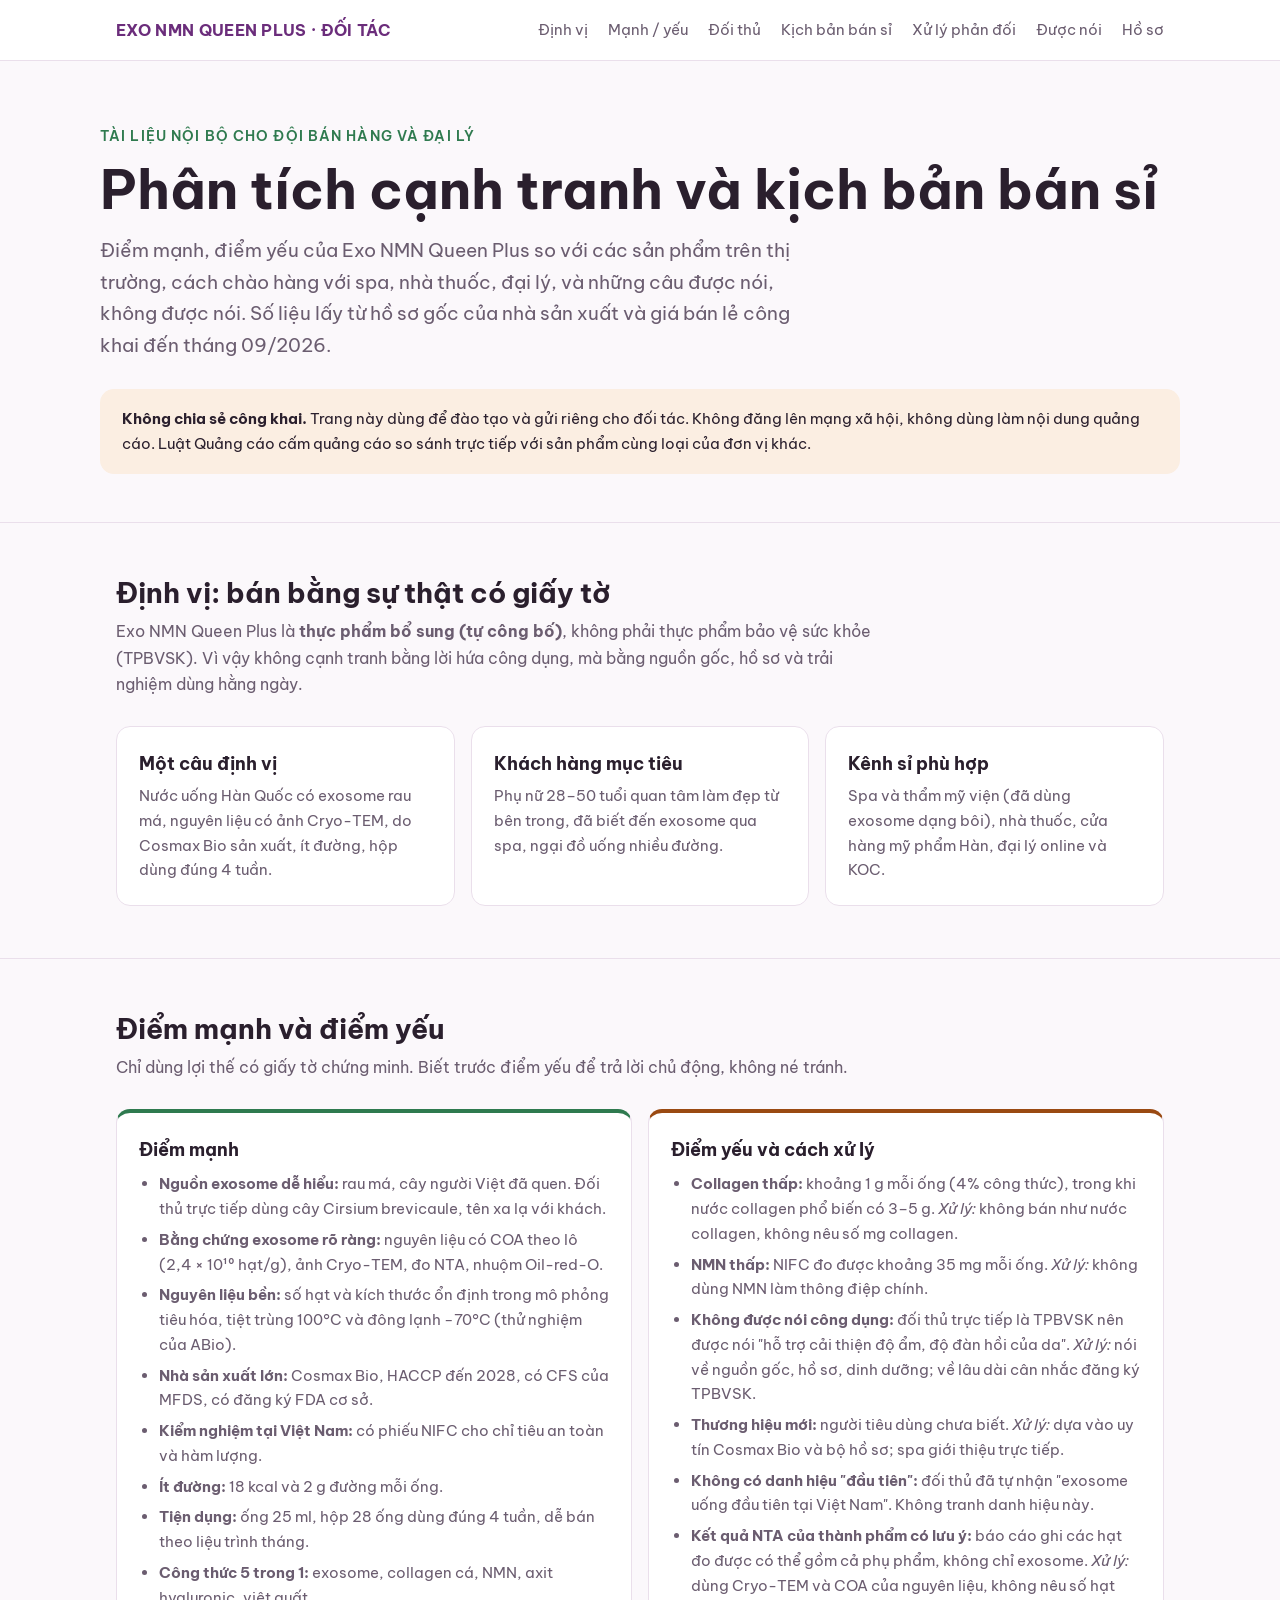
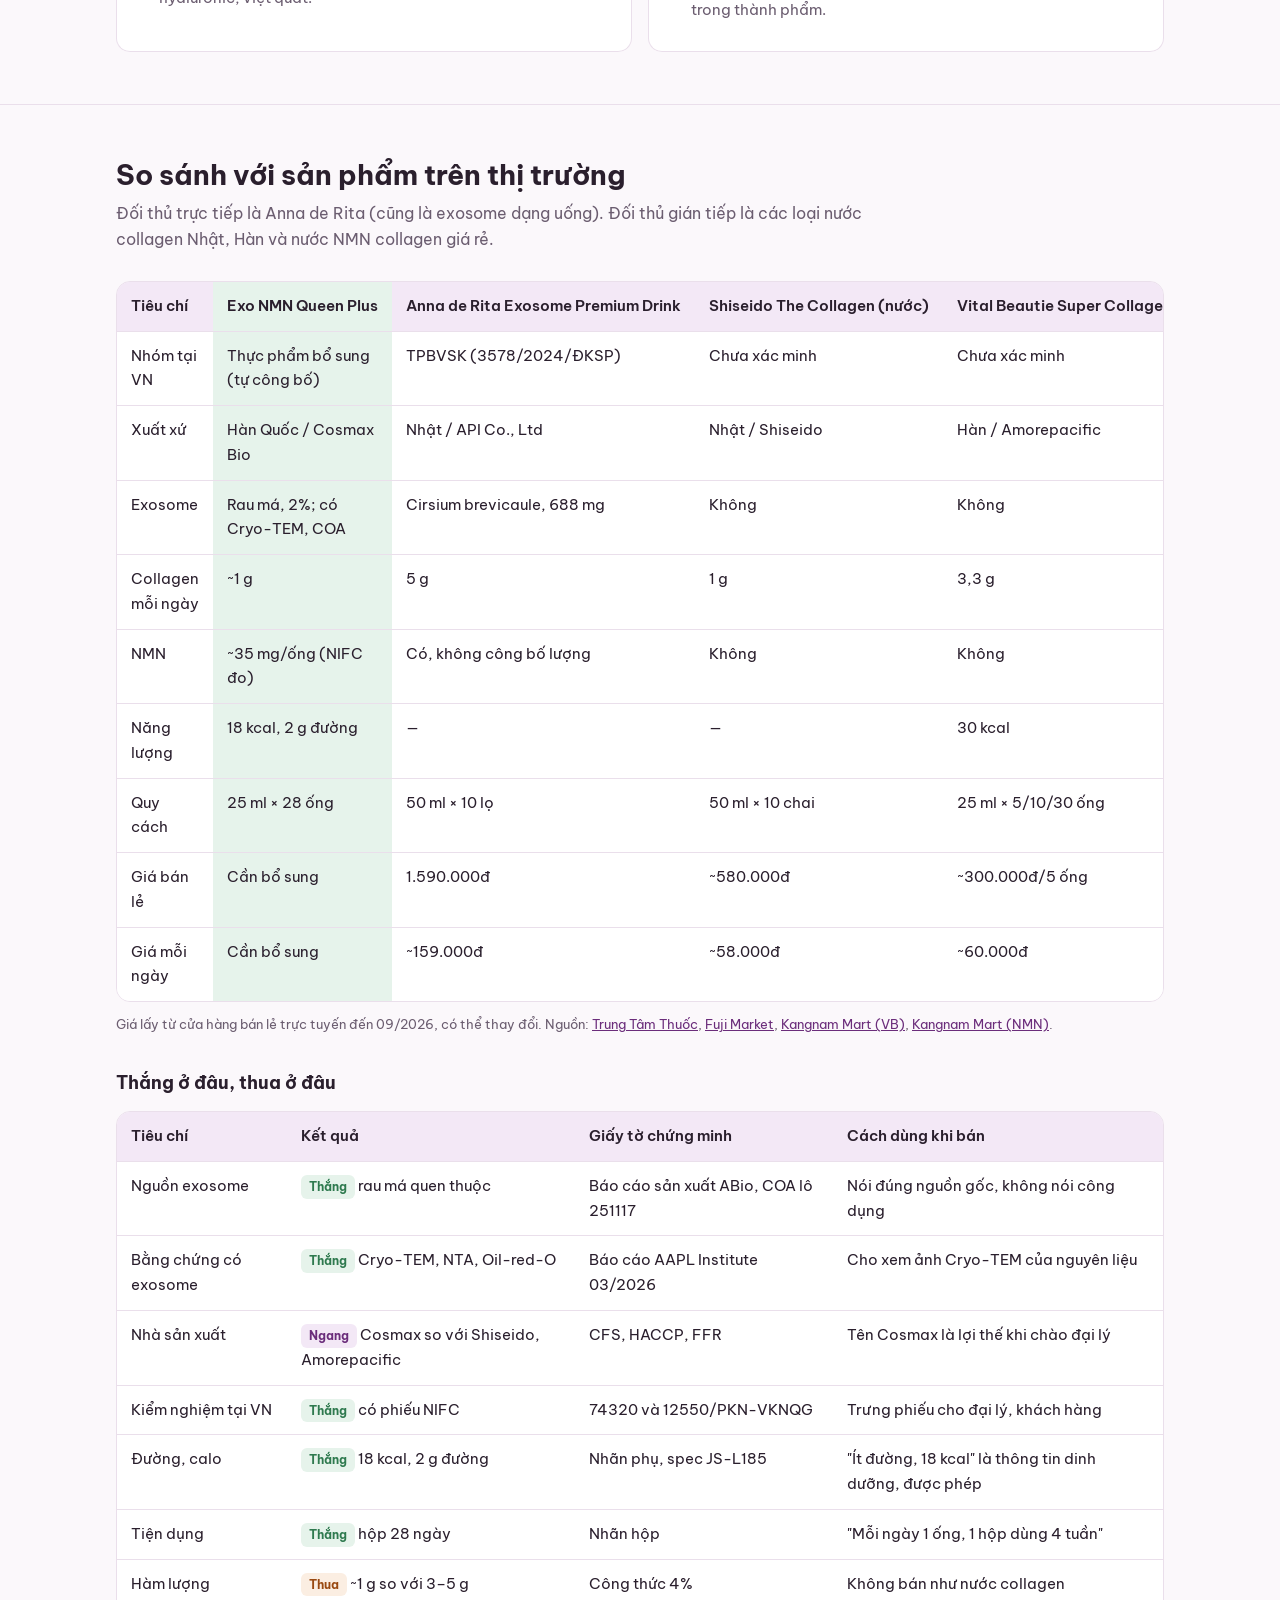
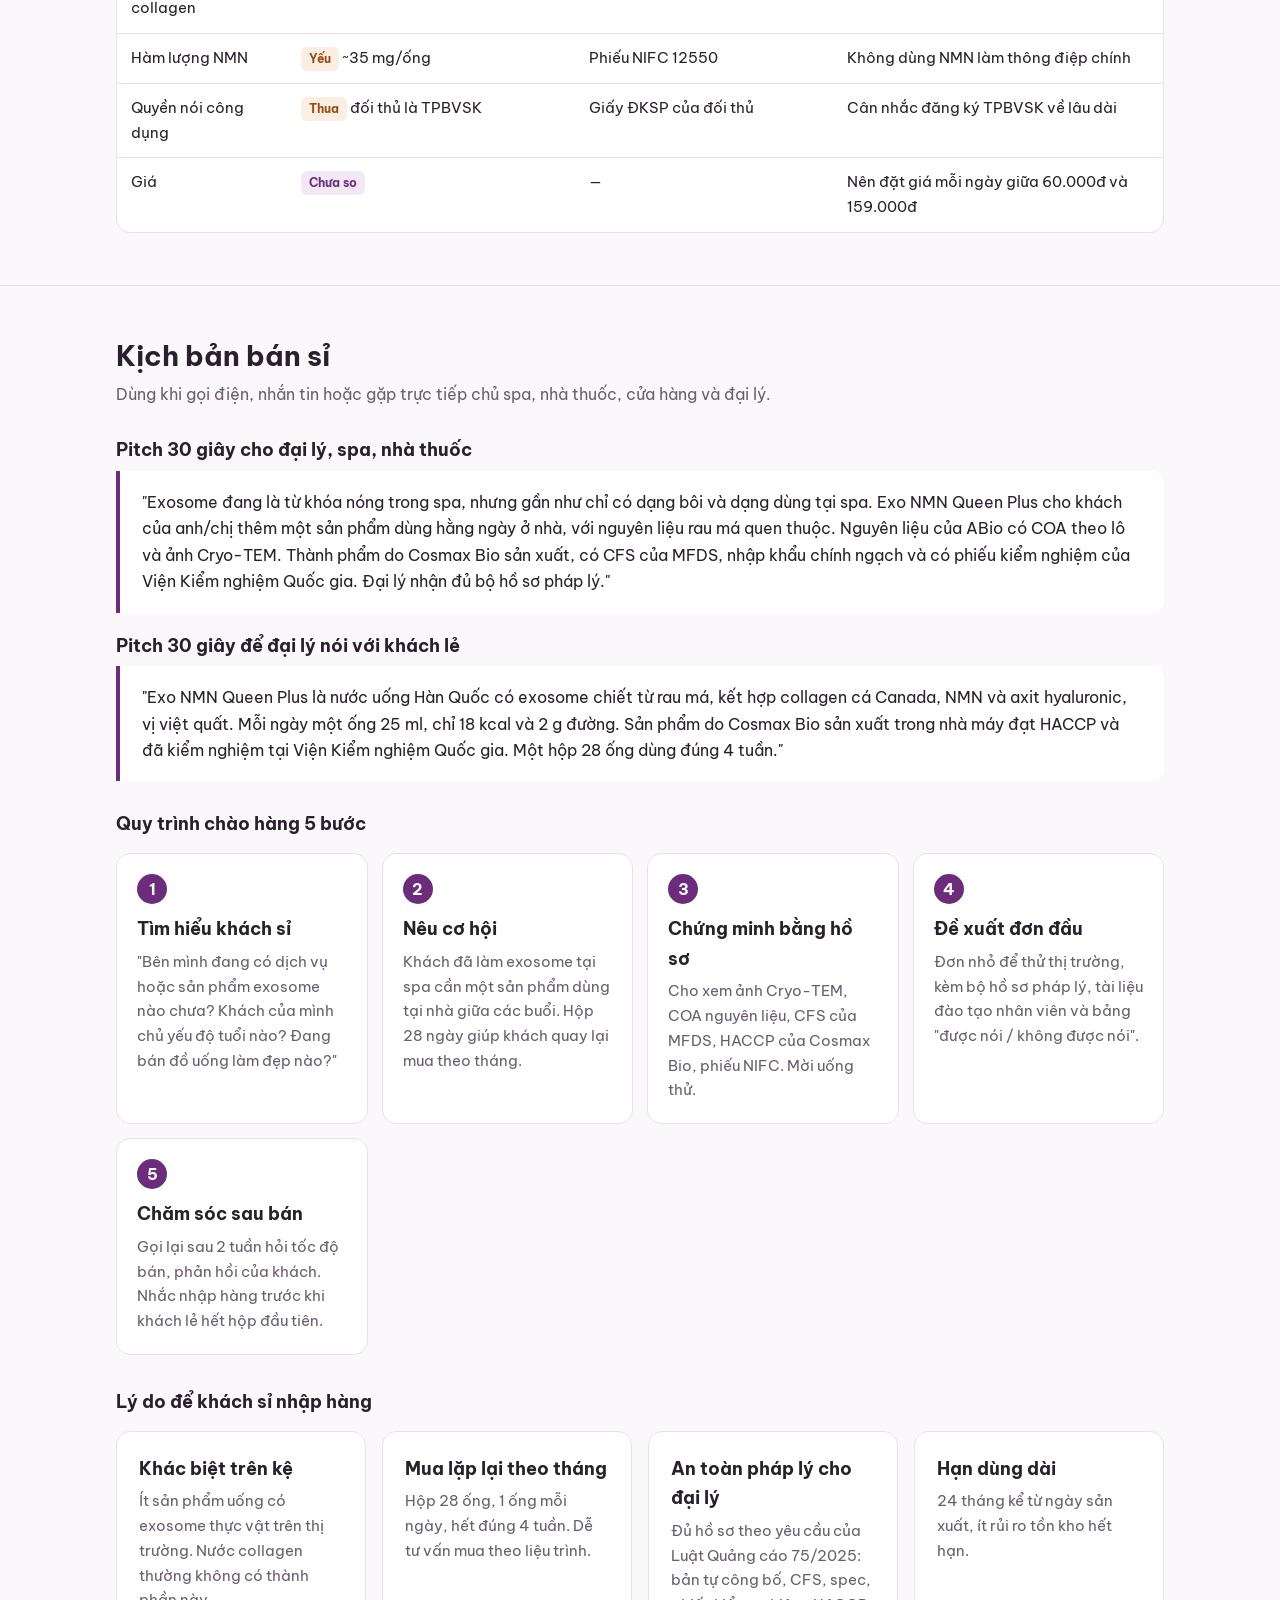
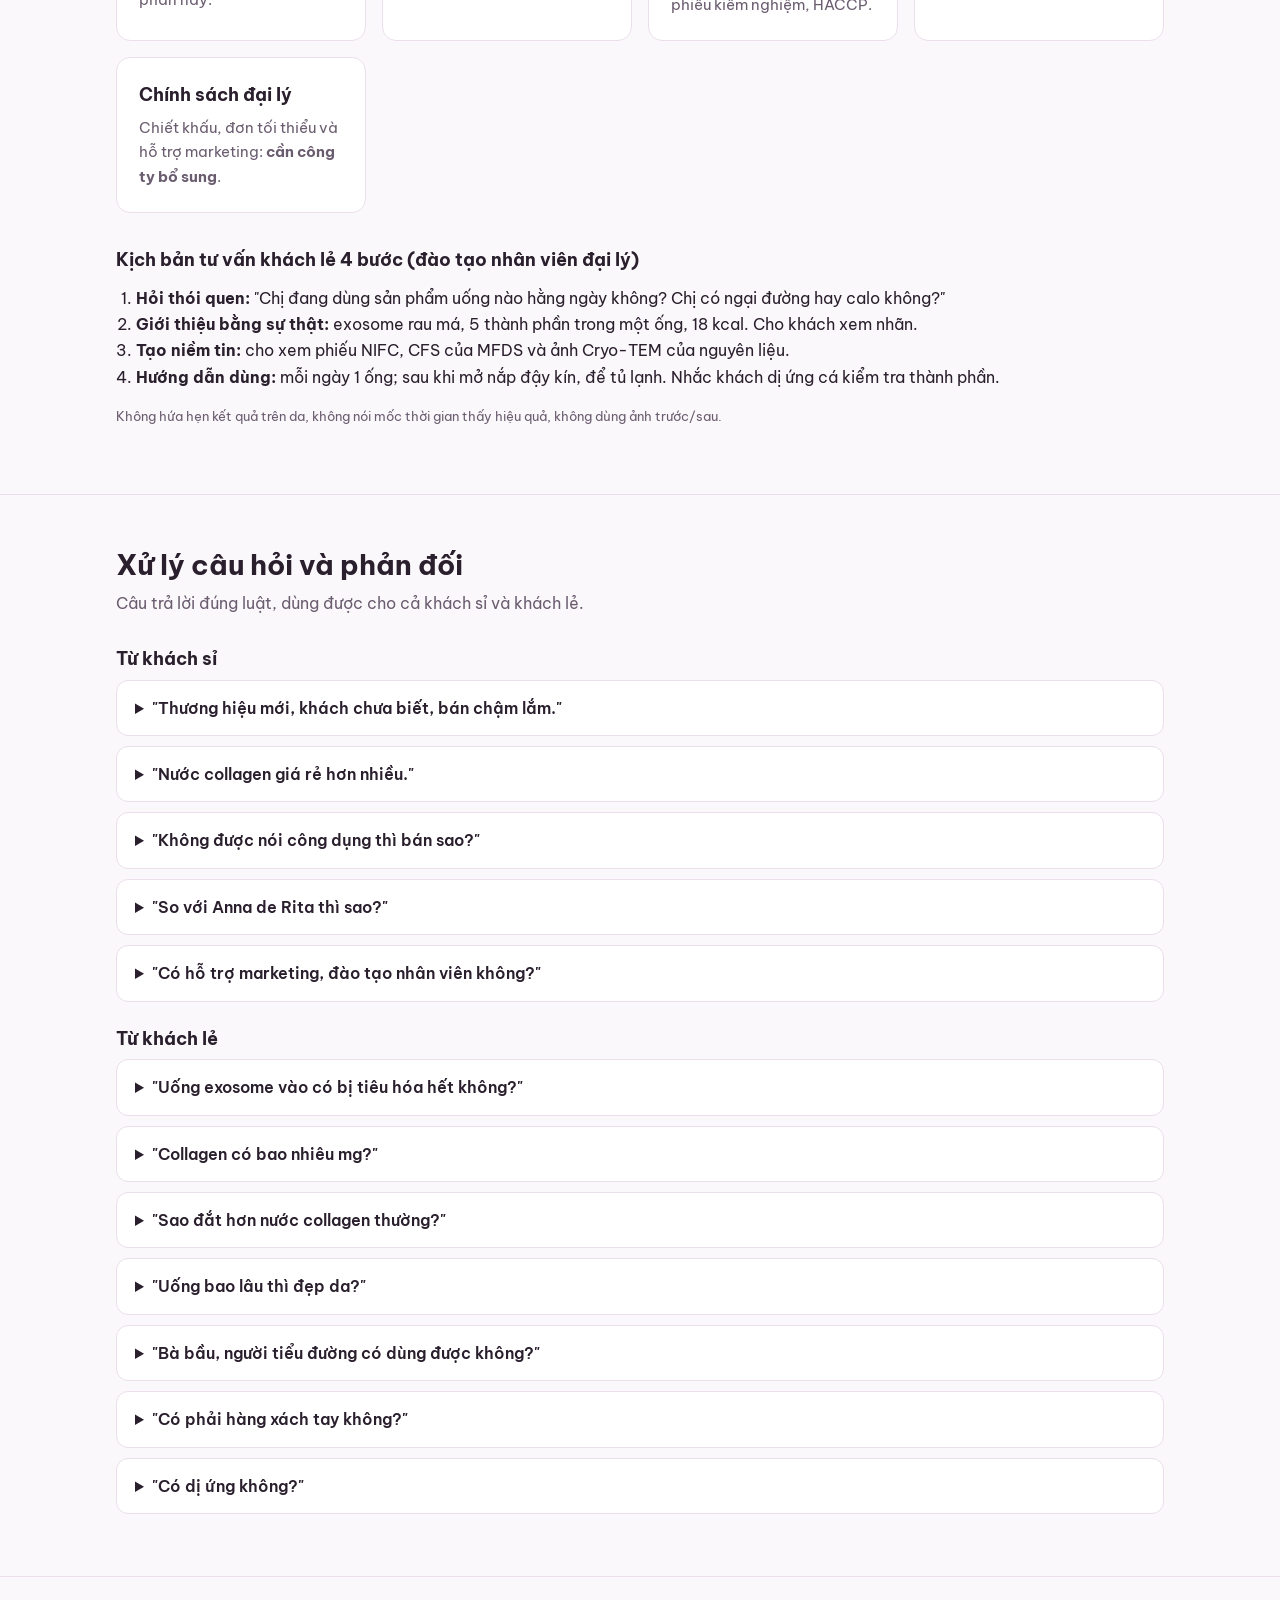
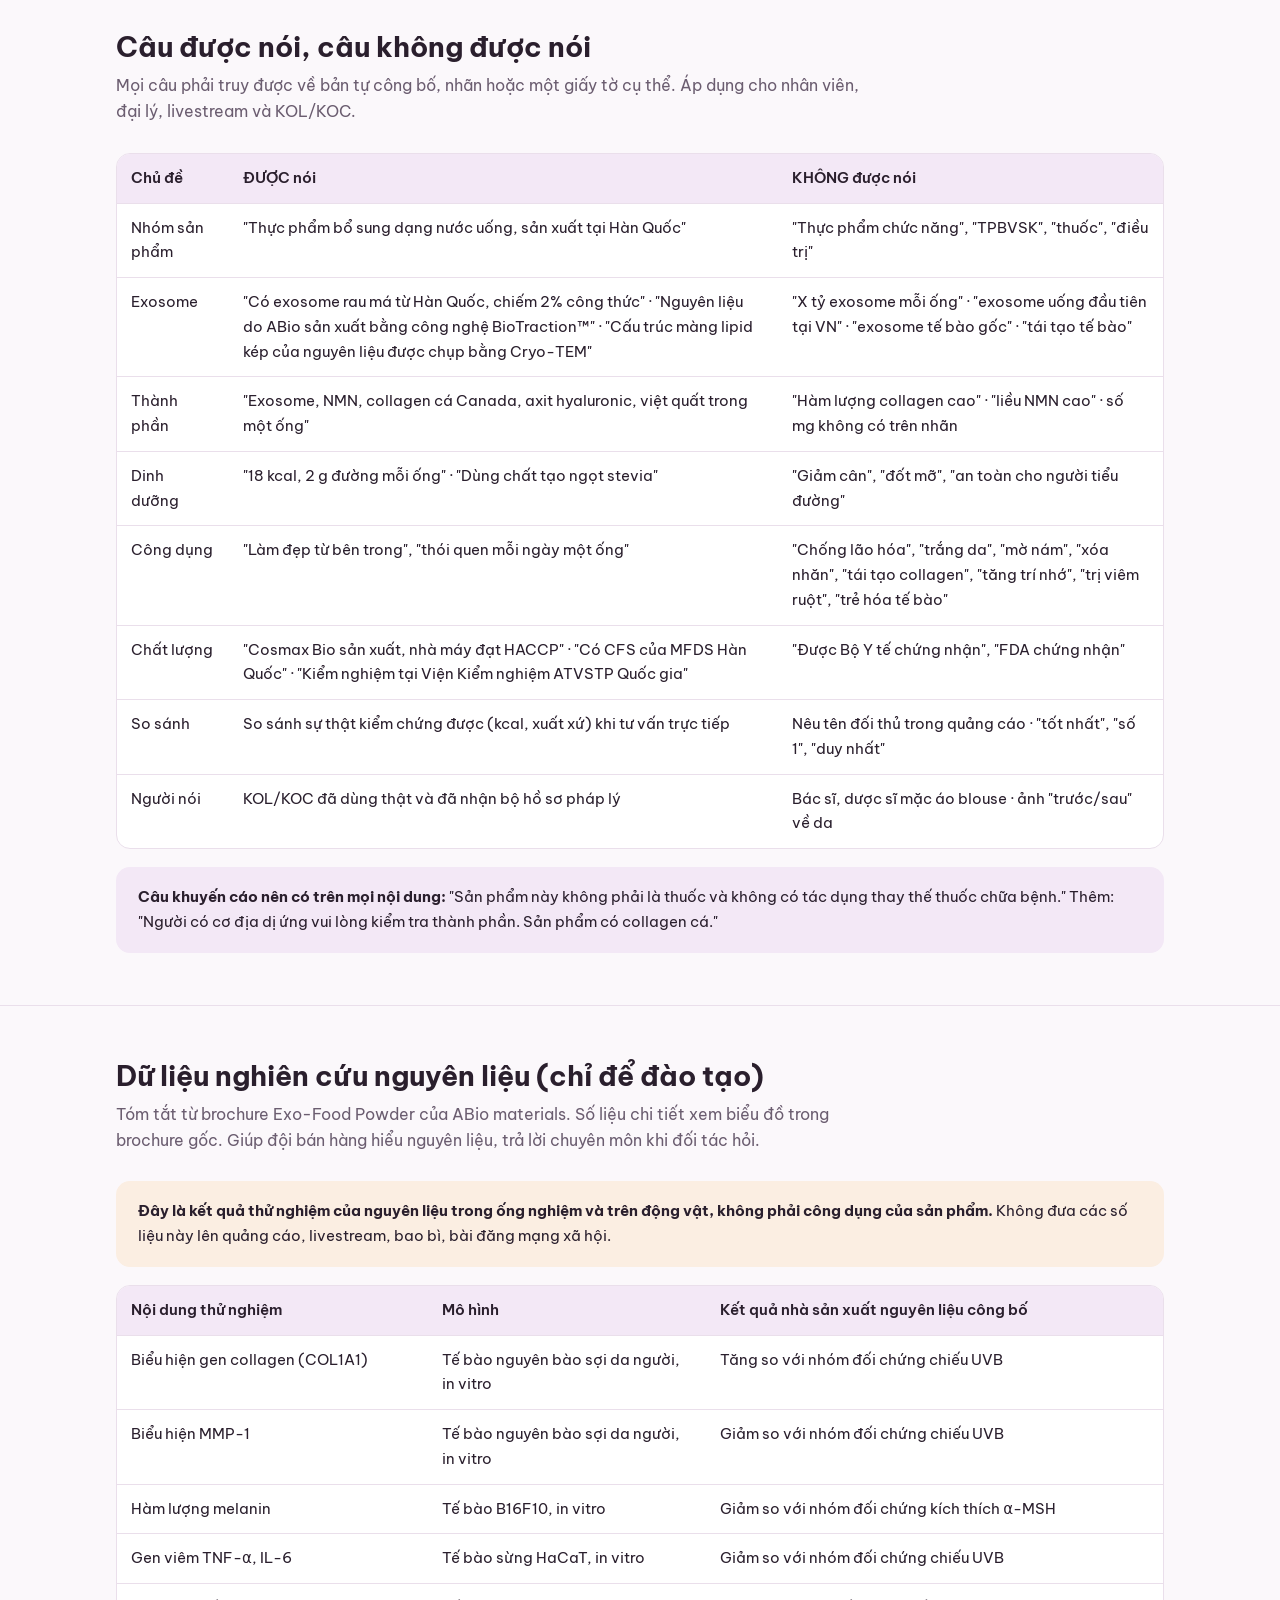
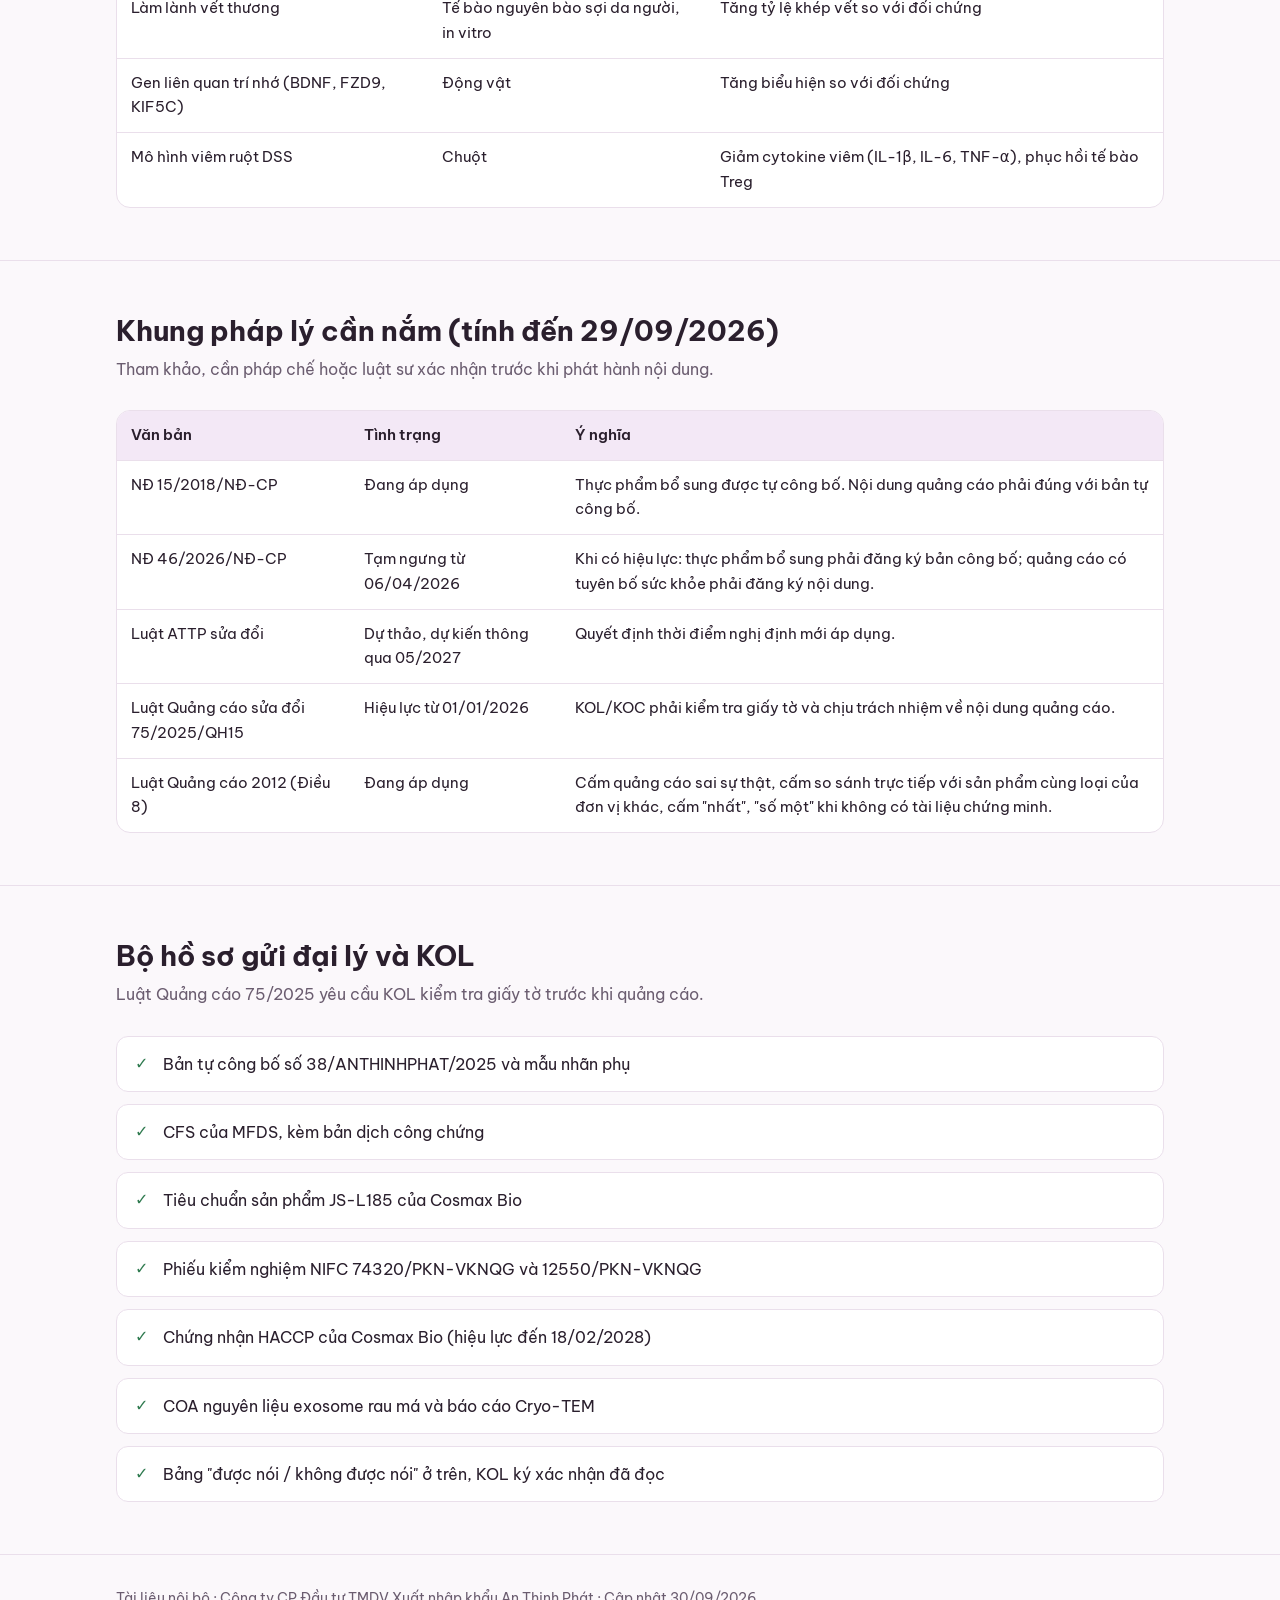
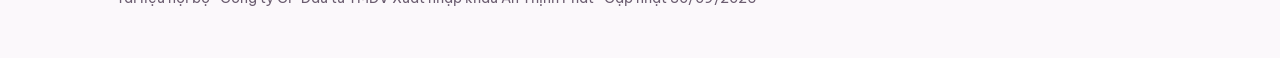
==== doi-tac/index.html @ 6e8ec77e "Trang phân tích sản phẩm và trang tài liệu đối tác Co-Authored-By: Claude Opus 5.5 <noreply@anthropi" ====
<!doctype html>
<html lang="vi">
<head>
<meta charset="utf-8">
<meta name="viewport" content="width=device-width, initial-scale=1">
<meta name="robots" content="noindex, nofollow, noarchive">
<title>Exo NMN Queen Plus – Tài liệu đối tác</title>
<link rel="preconnect" href="https://fonts.googleapis.com">
<link rel="preconnect" href="https://fonts.gstatic.com" crossorigin>
<link href="https://fonts.googleapis.com/css2?family=Be+Vietnam+Pro:wght@400;500;600;700&display=swap" rel="stylesheet">
<link rel="stylesheet" href="../style.css">
</head>
<body>

<header class="top">
  <div class="wrap">
    <a class="brand" href="#">EXO NMN QUEEN PLUS · ĐỐI TÁC</a>
    <nav>
      <a href="#dinh-vi">Định vị</a>
      <a href="#manh-yeu">Mạnh / yếu</a>
      <a href="#doi-thu">Đối thủ</a>
      <a href="#kich-ban">Kịch bản bán sỉ</a>
      <a href="#phan-doi">Xử lý phản đối</a>
      <a href="#duoc-noi">Được nói</a>
      <a href="#ho-so">Hồ sơ</a>
    </nav>
  </div>
</header>

<main>
  <div class="wrap hero">
    <div class="eyebrow">Tài liệu nội bộ cho đội bán hàng và đại lý</div>
    <h1>Phân tích cạnh tranh và kịch bản bán sỉ</h1>
    <p class="lead">Điểm mạnh, điểm yếu của Exo NMN Queen Plus so với các sản phẩm trên thị trường, cách chào hàng với spa, nhà thuốc, đại lý, và những câu được nói, không được nói. Số liệu lấy từ hồ sơ gốc của nhà sản xuất và giá bán lẻ công khai đến tháng 09/2026.</p>
    <div class="note warn">
      <p><b>Không chia sẻ công khai.</b> Trang này dùng để đào tạo và gửi riêng cho đối tác. Không đăng lên mạng xã hội, không dùng làm nội dung quảng cáo. Luật Quảng cáo cấm quảng cáo so sánh trực tiếp với sản phẩm cùng loại của đơn vị khác.</p>
    </div>
  </div>

  <!-- Định vị -->
  <section id="dinh-vi">
    <div class="wrap">
      <h2>Định vị: bán bằng sự thật có giấy tờ</h2>
      <p class="sub">Exo NMN Queen Plus là <b>thực phẩm bổ sung (tự công bố)</b>, không phải thực phẩm bảo vệ sức khỏe (TPBVSK). Vì vậy không cạnh tranh bằng lời hứa công dụng, mà bằng nguồn gốc, hồ sơ và trải nghiệm dùng hằng ngày.</p>
      <div class="grid">
        <div class="card"><h3>Một câu định vị</h3><p>Nước uống Hàn Quốc có exosome rau má, nguyên liệu có ảnh Cryo-TEM, do Cosmax Bio sản xuất, ít đường, hộp dùng đúng 4 tuần.</p></div>
        <div class="card"><h3>Khách hàng mục tiêu</h3><p>Phụ nữ 28–50 tuổi quan tâm làm đẹp từ bên trong, đã biết đến exosome qua spa, ngại đồ uống nhiều đường.</p></div>
        <div class="card"><h3>Kênh sỉ phù hợp</h3><p>Spa và thẩm mỹ viện (đã dùng exosome dạng bôi), nhà thuốc, cửa hàng mỹ phẩm Hàn, đại lý online và KOC.</p></div>
      </div>
    </div>
  </section>

  <!-- Mạnh yếu -->
  <section id="manh-yeu">
    <div class="wrap">
      <h2>Điểm mạnh và điểm yếu</h2>
      <p class="sub">Chỉ dùng lợi thế có giấy tờ chứng minh. Biết trước điểm yếu để trả lời chủ động, không né tránh.</p>
      <div class="grid-2">
        <div class="card good">
          <h3>Điểm mạnh</h3>
          <ul>
            <li><b>Nguồn exosome dễ hiểu:</b> rau má, cây người Việt đã quen. Đối thủ trực tiếp dùng cây Cirsium brevicaule, tên xa lạ với khách.</li>
            <li><b>Bằng chứng exosome rõ ràng:</b> nguyên liệu có COA theo lô (2,4 × 10¹⁰ hạt/g), ảnh Cryo-TEM, đo NTA, nhuộm Oil-red-O.</li>
            <li><b>Nguyên liệu bền:</b> số hạt và kích thước ổn định trong mô phỏng tiêu hóa, tiệt trùng 100°C và đông lạnh −70°C (thử nghiệm của ABio).</li>
            <li><b>Nhà sản xuất lớn:</b> Cosmax Bio, HACCP đến 2028, có CFS của MFDS, có đăng ký FDA cơ sở.</li>
            <li><b>Kiểm nghiệm tại Việt Nam:</b> có phiếu NIFC cho chỉ tiêu an toàn và hàm lượng.</li>
            <li><b>Ít đường:</b> 18 kcal và 2 g đường mỗi ống.</li>
            <li><b>Tiện dụng:</b> ống 25 ml, hộp 28 ống dùng đúng 4 tuần, dễ bán theo liệu trình tháng.</li>
            <li><b>Công thức 5 trong 1:</b> exosome, collagen cá, NMN, axit hyaluronic, việt quất.</li>
          </ul>
        </div>
        <div class="card bad">
          <h3>Điểm yếu và cách xử lý</h3>
          <ul>
            <li><b>Collagen thấp:</b> khoảng 1 g mỗi ống (4% công thức), trong khi nước collagen phổ biến có 3–5 g. <i>Xử lý:</i> không bán như nước collagen, không nêu số mg collagen.</li>
            <li><b>NMN thấp:</b> NIFC đo được khoảng 35 mg mỗi ống. <i>Xử lý:</i> không dùng NMN làm thông điệp chính.</li>
            <li><b>Không được nói công dụng:</b> đối thủ trực tiếp là TPBVSK nên được nói "hỗ trợ cải thiện độ ẩm, độ đàn hồi của da". <i>Xử lý:</i> nói về nguồn gốc, hồ sơ, dinh dưỡng; về lâu dài cân nhắc đăng ký TPBVSK.</li>
            <li><b>Thương hiệu mới:</b> người tiêu dùng chưa biết. <i>Xử lý:</i> dựa vào uy tín Cosmax Bio và bộ hồ sơ; spa giới thiệu trực tiếp.</li>
            <li><b>Không có danh hiệu "đầu tiên":</b> đối thủ đã tự nhận "exosome uống đầu tiên tại Việt Nam". Không tranh danh hiệu này.</li>
            <li><b>Kết quả NTA của thành phẩm có lưu ý:</b> báo cáo ghi các hạt đo được có thể gồm cả phụ phẩm, không chỉ exosome. <i>Xử lý:</i> dùng Cryo-TEM và COA của nguyên liệu, không nêu số hạt trong thành phẩm.</li>
          </ul>
        </div>
      </div>
    </div>
  </section>

  <!-- Đối thủ -->
  <section id="doi-thu">
    <div class="wrap">
      <h2>So sánh với sản phẩm trên thị trường</h2>
      <p class="sub">Đối thủ trực tiếp là Anna de Rita (cũng là exosome dạng uống). Đối thủ gián tiếp là các loại nước collagen Nhật, Hàn và nước NMN collagen giá rẻ.</p>
      <div class="table-wrap">
        <table>
          <thead>
            <tr><th>Tiêu chí</th><th class="ours">Exo NMN Queen Plus</th><th>Anna de Rita Exosome Premium Drink</th><th>Shiseido The Collagen (nước)</th><th>Vital Beautie Super Collagen</th><th>NMN Nano Collagen 3000mg</th></tr>
          </thead>
          <tbody>
            <tr><td>Nhóm tại VN</td><td class="ours">Thực phẩm bổ sung (tự công bố)</td><td>TPBVSK (3578/2024/ĐKSP)</td><td>Chưa xác minh</td><td>Chưa xác minh</td><td>Chưa xác minh</td></tr>
            <tr><td>Xuất xứ</td><td class="ours">Hàn Quốc / Cosmax Bio</td><td>Nhật / API Co., Ltd</td><td>Nhật / Shiseido</td><td>Hàn / Amorepacific</td><td>Hàn (thương hiệu không rõ)</td></tr>
            <tr><td>Exosome</td><td class="ours">Rau má, 2%; có Cryo-TEM, COA</td><td>Cirsium brevicaule, 688 mg</td><td>Không</td><td>Không</td><td>Không</td></tr>
            <tr><td>Collagen mỗi ngày</td><td class="ours">~1 g</td><td>5 g</td><td>1 g</td><td>3,3 g</td><td>3 g</td></tr>
            <tr><td>NMN</td><td class="ours">~35 mg/ống (NIFC đo)</td><td>Có, không công bố lượng</td><td>Không</td><td>Không</td><td>Có, không công bố lượng</td></tr>
            <tr><td>Năng lượng</td><td class="ours">18 kcal, 2 g đường</td><td>—</td><td>—</td><td>30 kcal</td><td>—</td></tr>
            <tr><td>Quy cách</td><td class="ours">25 ml × 28 ống</td><td>50 ml × 10 lọ</td><td>50 ml × 10 chai</td><td>25 ml × 5/10/30 ống</td><td>10 chai</td></tr>
            <tr><td>Giá bán lẻ</td><td class="ours">Cần bổ sung</td><td>1.590.000đ</td><td>~580.000đ</td><td>~300.000đ/5 ống</td><td>~400.000đ</td></tr>
            <tr><td>Giá mỗi ngày</td><td class="ours">Cần bổ sung</td><td>~159.000đ</td><td>~58.000đ</td><td>~60.000đ</td><td>~40.000đ</td></tr>
          </tbody>
        </table>
      </div>
      <p class="small" style="margin-top:12px">Giá lấy từ cửa hàng bán lẻ trực tuyến đến 09/2026, có thể thay đổi. Nguồn: <a href="https://trungtamthuoc.com/anna-de-rita-exosome-premium-drink" rel="nofollow">Trung Tâm Thuốc</a>, <a href="https://www.fujimarket.vn/cham-soc-suc-khoe/collagen-dep-da/nuoc-uong-dep-da-the-collagen-shiseido-hop-10-chai-x-50ml.html" rel="nofollow">Fuji Market</a>, <a href="https://kangnammart.com/nuoc-uong-dep-da-vital-beautie-collagen-30-ong-x-25ml" rel="nofollow">Kangnam Mart (VB)</a>, <a href="https://kangnammart.com/nuoc-uong-nmn-nano-collagen-3000mg-hop-10-chai" rel="nofollow">Kangnam Mart (NMN)</a>.</p>

      <h3 style="margin-top:32px">Thắng ở đâu, thua ở đâu</h3>
      <div class="table-wrap" style="margin-top:14px">
        <table>
          <thead><tr><th>Tiêu chí</th><th>Kết quả</th><th>Giấy tờ chứng minh</th><th>Cách dùng khi bán</th></tr></thead>
          <tbody>
            <tr><td>Nguồn exosome</td><td><span class="tag win">Thắng</span> rau má quen thuộc</td><td>Báo cáo sản xuất ABio, COA lô 251117</td><td>Nói đúng nguồn gốc, không nói công dụng</td></tr>
            <tr><td>Bằng chứng có exosome</td><td><span class="tag win">Thắng</span> Cryo-TEM, NTA, Oil-red-O</td><td>Báo cáo AAPL Institute 03/2026</td><td>Cho xem ảnh Cryo-TEM của nguyên liệu</td></tr>
            <tr><td>Nhà sản xuất</td><td><span class="tag even">Ngang</span> Cosmax so với Shiseido, Amorepacific</td><td>CFS, HACCP, FFR</td><td>Tên Cosmax là lợi thế khi chào đại lý</td></tr>
            <tr><td>Kiểm nghiệm tại VN</td><td><span class="tag win">Thắng</span> có phiếu NIFC</td><td>74320 và 12550/PKN-VKNQG</td><td>Trưng phiếu cho đại lý, khách hàng</td></tr>
            <tr><td>Đường, calo</td><td><span class="tag win">Thắng</span> 18 kcal, 2 g đường</td><td>Nhãn phụ, spec JS-L185</td><td>"Ít đường, 18 kcal" là thông tin dinh dưỡng, được phép</td></tr>
            <tr><td>Tiện dụng</td><td><span class="tag win">Thắng</span> hộp 28 ngày</td><td>Nhãn hộp</td><td>"Mỗi ngày 1 ống, 1 hộp dùng 4 tuần"</td></tr>
            <tr><td>Hàm lượng collagen</td><td><span class="tag lose">Thua</span> ~1 g so với 3–5 g</td><td>Công thức 4%</td><td>Không bán như nước collagen</td></tr>
            <tr><td>Hàm lượng NMN</td><td><span class="tag lose">Yếu</span> ~35 mg/ống</td><td>Phiếu NIFC 12550</td><td>Không dùng NMN làm thông điệp chính</td></tr>
            <tr><td>Quyền nói công dụng</td><td><span class="tag lose">Thua</span> đối thủ là TPBVSK</td><td>Giấy ĐKSP của đối thủ</td><td>Cân nhắc đăng ký TPBVSK về lâu dài</td></tr>
            <tr><td>Giá</td><td><span class="tag even">Chưa so</span></td><td>—</td><td>Nên đặt giá mỗi ngày giữa 60.000đ và 159.000đ</td></tr>
          </tbody>
        </table>
      </div>
    </div>
  </section>

  <!-- Kịch bản bán sỉ -->
  <section id="kich-ban">
    <div class="wrap">
      <h2>Kịch bản bán sỉ</h2>
      <p class="sub">Dùng khi gọi điện, nhắn tin hoặc gặp trực tiếp chủ spa, nhà thuốc, cửa hàng và đại lý.</p>

      <h3>Pitch 30 giây cho đại lý, spa, nhà thuốc</h3>
      <blockquote>"Exosome đang là từ khóa nóng trong spa, nhưng gần như chỉ có dạng bôi và dạng dùng tại spa. Exo NMN Queen Plus cho khách của anh/chị thêm một sản phẩm dùng hằng ngày ở nhà, với nguyên liệu rau má quen thuộc. Nguyên liệu của ABio có COA theo lô và ảnh Cryo-TEM. Thành phẩm do Cosmax Bio sản xuất, có CFS của MFDS, nhập khẩu chính ngạch và có phiếu kiểm nghiệm của Viện Kiểm nghiệm Quốc gia. Đại lý nhận đủ bộ hồ sơ pháp lý."</blockquote>

      <h3>Pitch 30 giây để đại lý nói với khách lẻ</h3>
      <blockquote>"Exo NMN Queen Plus là nước uống Hàn Quốc có exosome chiết từ rau má, kết hợp collagen cá Canada, NMN và axit hyaluronic, vị việt quất. Mỗi ngày một ống 25 ml, chỉ 18 kcal và 2 g đường. Sản phẩm do Cosmax Bio sản xuất trong nhà máy đạt HACCP và đã kiểm nghiệm tại Viện Kiểm nghiệm Quốc gia. Một hộp 28 ống dùng đúng 4 tuần."</blockquote>

      <h3 style="margin-top:28px">Quy trình chào hàng 5 bước</h3>
      <div class="steps" style="margin-top:14px">
        <div class="step"><h3>Tìm hiểu khách sỉ</h3><p>"Bên mình đang có dịch vụ hoặc sản phẩm exosome nào chưa? Khách của mình chủ yếu độ tuổi nào? Đang bán đồ uống làm đẹp nào?"</p></div>
        <div class="step"><h3>Nêu cơ hội</h3><p>Khách đã làm exosome tại spa cần một sản phẩm dùng tại nhà giữa các buổi. Hộp 28 ngày giúp khách quay lại mua theo tháng.</p></div>
        <div class="step"><h3>Chứng minh bằng hồ sơ</h3><p>Cho xem ảnh Cryo-TEM, COA nguyên liệu, CFS của MFDS, HACCP của Cosmax Bio, phiếu NIFC. Mời uống thử.</p></div>
        <div class="step"><h3>Đề xuất đơn đầu</h3><p>Đơn nhỏ để thử thị trường, kèm bộ hồ sơ pháp lý, tài liệu đào tạo nhân viên và bảng "được nói / không được nói".</p></div>
        <div class="step"><h3>Chăm sóc sau bán</h3><p>Gọi lại sau 2 tuần hỏi tốc độ bán, phản hồi của khách. Nhắc nhập hàng trước khi khách lẻ hết hộp đầu tiên.</p></div>
      </div>

      <h3 style="margin-top:32px">Lý do để khách sỉ nhập hàng</h3>
      <div class="grid" style="margin-top:14px">
        <div class="card"><h3>Khác biệt trên kệ</h3><p>Ít sản phẩm uống có exosome thực vật trên thị trường. Nước collagen thường không có thành phần này.</p></div>
        <div class="card"><h3>Mua lặp lại theo tháng</h3><p>Hộp 28 ống, 1 ống mỗi ngày, hết đúng 4 tuần. Dễ tư vấn mua theo liệu trình.</p></div>
        <div class="card"><h3>An toàn pháp lý cho đại lý</h3><p>Đủ hồ sơ theo yêu cầu của Luật Quảng cáo 75/2025: bản tự công bố, CFS, spec, phiếu kiểm nghiệm, HACCP.</p></div>
        <div class="card"><h3>Hạn dùng dài</h3><p>24 tháng kể từ ngày sản xuất, ít rủi ro tồn kho hết hạn.</p></div>
        <div class="card"><h3>Chính sách đại lý</h3><p>Chiết khấu, đơn tối thiểu và hỗ trợ marketing: <b>cần công ty bổ sung</b>.</p></div>
      </div>

      <h3 style="margin-top:32px">Kịch bản tư vấn khách lẻ 4 bước (đào tạo nhân viên đại lý)</h3>
      <ol style="padding-left:20px;margin-top:10px">
        <li><b>Hỏi thói quen:</b> "Chị đang dùng sản phẩm uống nào hằng ngày không? Chị có ngại đường hay calo không?"</li>
        <li><b>Giới thiệu bằng sự thật:</b> exosome rau má, 5 thành phần trong một ống, 18 kcal. Cho khách xem nhãn.</li>
        <li><b>Tạo niềm tin:</b> cho xem phiếu NIFC, CFS của MFDS và ảnh Cryo-TEM của nguyên liệu.</li>
        <li><b>Hướng dẫn dùng:</b> mỗi ngày 1 ống; sau khi mở nắp đậy kín, để tủ lạnh. Nhắc khách dị ứng cá kiểm tra thành phần.</li>
      </ol>
      <p class="small">Không hứa hẹn kết quả trên da, không nói mốc thời gian thấy hiệu quả, không dùng ảnh trước/sau.</p>
    </div>
  </section>

  <!-- Phản đối -->
  <section id="phan-doi">
    <div class="wrap">
      <h2>Xử lý câu hỏi và phản đối</h2>
      <p class="sub">Câu trả lời đúng luật, dùng được cho cả khách sỉ và khách lẻ.</p>
      <h3>Từ khách sỉ</h3>
      <details><summary>"Thương hiệu mới, khách chưa biết, bán chậm lắm."</summary><p>"Khách của anh/chị không cần biết thương hiệu trước, họ tin người tư vấn. Mình có nhà sản xuất Cosmax Bio, ảnh Cryo-TEM và phiếu Viện Kiểm nghiệm Quốc gia để nhân viên tư vấn có căn cứ. Anh/chị nhập đơn nhỏ để thử trước."</p></details>
      <details><summary>"Nước collagen giá rẻ hơn nhiều."</summary><p>"Nước collagen thường không có exosome. Sản phẩm này bán cho nhóm khách đã quan tâm exosome, không cạnh tranh với nước collagen giá rẻ."</p></details>
      <details><summary>"Không được nói công dụng thì bán sao?"</summary><p>"Bán bằng nguồn gốc, hồ sơ và trải nghiệm: rau má Hàn, Cosmax sản xuất, ít đường, hộp dùng đúng 1 tháng. Nói đúng luật cũng bảo vệ cửa hàng của anh/chị khỏi bị phạt."</p></details>
      <details><summary>"So với Anna de Rita thì sao?"</summary><p>Không chê đối thủ. Nêu khác biệt kiểm chứng được: "Bên em dùng exosome rau má của Hàn, 25 ml và 18 kcal mỗi ống, hộp 28 ngày."</p></details>
      <details><summary>"Có hỗ trợ marketing, đào tạo nhân viên không?"</summary><p>"Có bộ hồ sơ pháp lý, tài liệu đào tạo, bảng câu được nói và không được nói." (Chính sách hỗ trợ cụ thể: cần công ty bổ sung.)</p></details>
      <h3 style="margin-top:22px">Từ khách lẻ</h3>
      <details><summary>"Uống exosome vào có bị tiêu hóa hết không?"</summary><p>"Nhà sản xuất nguyên liệu đã thử độ bền của exosome rau má trong môi trường mô phỏng tiêu hóa (pH 2, pepsin, muối mật) trong phòng thí nghiệm. Số hạt và kích thước không thay đổi đáng kể." Chỉ nói về độ bền, không nói tác dụng.</p></details>
      <details><summary>"Collagen có bao nhiêu mg?"</summary><p>"Sản phẩm không phải nước collagen đơn thuần. Đây là công thức kết hợp, trong đó exosome rau má là điểm riêng. Thành phần và tỷ lệ ghi đầy đủ trên nhãn phụ." Không tự quy đổi ra số mg.</p></details>
      <details><summary>"Sao đắt hơn nước collagen thường?"</summary><p>"Nguyên liệu exosome rau má nhập từ Hàn, sản xuất bằng công nghệ riêng của ABio, có COA theo lô và ảnh Cryo-TEM. Nước collagen thường không có thành phần này."</p></details>
      <details><summary>"Uống bao lâu thì đẹp da?"</summary><p>"Đây là thực phẩm bổ sung, không phải sản phẩm điều trị, nên bên em không cam kết kết quả hay thời gian. Nhà sản xuất khuyến nghị dùng mỗi ngày 1 ống."</p></details>
      <details><summary>"Bà bầu, người tiểu đường có dùng được không?"</summary><p>"Đối tượng ghi trên nhãn là người trưởng thành. Chị đang mang thai hoặc có bệnh lý thì nên hỏi bác sĩ trước khi dùng."</p></details>
      <details><summary>"Có phải hàng xách tay không?"</summary><p>"Hàng nhập khẩu chính ngạch, có CFS của MFDS Hàn Quốc, bản tự công bố và nhãn phụ tiếng Việt." Cho khách xem tem nhãn phụ.</p></details>
      <details><summary>"Có dị ứng không?"</summary><p>"Sản phẩm có collagen cá. Nhà máy cũng sản xuất các sản phẩm có trứng, sữa, đậu phộng, đậu nành, hải sản… (xem nhãn). Chị dị ứng thì nên kiểm tra kỹ."</p></details>
    </div>
  </section>

  <!-- Được nói -->
  <section id="duoc-noi">
    <div class="wrap">
      <h2>Câu được nói, câu không được nói</h2>
      <p class="sub">Mọi câu phải truy được về bản tự công bố, nhãn hoặc một giấy tờ cụ thể. Áp dụng cho nhân viên, đại lý, livestream và KOL/KOC.</p>
      <div class="table-wrap">
        <table>
          <thead><tr><th>Chủ đề</th><th>ĐƯỢC nói</th><th>KHÔNG được nói</th></tr></thead>
          <tbody>
            <tr><td>Nhóm sản phẩm</td><td>"Thực phẩm bổ sung dạng nước uống, sản xuất tại Hàn Quốc"</td><td>"Thực phẩm chức năng", "TPBVSK", "thuốc", "điều trị"</td></tr>
            <tr><td>Exosome</td><td>"Có exosome rau má từ Hàn Quốc, chiếm 2% công thức" · "Nguyên liệu do ABio sản xuất bằng công nghệ BioTraction™" · "Cấu trúc màng lipid kép của nguyên liệu được chụp bằng Cryo-TEM"</td><td>"X tỷ exosome mỗi ống" · "exosome uống đầu tiên tại VN" · "exosome tế bào gốc" · "tái tạo tế bào"</td></tr>
            <tr><td>Thành phần</td><td>"Exosome, NMN, collagen cá Canada, axit hyaluronic, việt quất trong một ống"</td><td>"Hàm lượng collagen cao" · "liều NMN cao" · số mg không có trên nhãn</td></tr>
            <tr><td>Dinh dưỡng</td><td>"18 kcal, 2 g đường mỗi ống" · "Dùng chất tạo ngọt stevia"</td><td>"Giảm cân", "đốt mỡ", "an toàn cho người tiểu đường"</td></tr>
            <tr><td>Công dụng</td><td>"Làm đẹp từ bên trong", "thói quen mỗi ngày một ống"</td><td>"Chống lão hóa", "trắng da", "mờ nám", "xóa nhăn", "tái tạo collagen", "tăng trí nhớ", "trị viêm ruột", "trẻ hóa tế bào"</td></tr>
            <tr><td>Chất lượng</td><td>"Cosmax Bio sản xuất, nhà máy đạt HACCP" · "Có CFS của MFDS Hàn Quốc" · "Kiểm nghiệm tại Viện Kiểm nghiệm ATVSTP Quốc gia"</td><td>"Được Bộ Y tế chứng nhận", "FDA chứng nhận"</td></tr>
            <tr><td>So sánh</td><td>So sánh sự thật kiểm chứng được (kcal, xuất xứ) khi tư vấn trực tiếp</td><td>Nêu tên đối thủ trong quảng cáo · "tốt nhất", "số 1", "duy nhất"</td></tr>
            <tr><td>Người nói</td><td>KOL/KOC đã dùng thật và đã nhận bộ hồ sơ pháp lý</td><td>Bác sĩ, dược sĩ mặc áo blouse · ảnh "trước/sau" về da</td></tr>
          </tbody>
        </table>
      </div>
      <div class="note" style="margin-top:18px">
        <p><b>Câu khuyến cáo nên có trên mọi nội dung:</b> "Sản phẩm này không phải là thuốc và không có tác dụng thay thế thuốc chữa bệnh." Thêm: "Người có cơ địa dị ứng vui lòng kiểm tra thành phần. Sản phẩm có collagen cá."</p>
      </div>
    </div>
  </section>

  <!-- Nghiên cứu nguyên liệu -->
  <section id="nghien-cuu">
    <div class="wrap">
      <h2>Dữ liệu nghiên cứu nguyên liệu (chỉ để đào tạo)</h2>
      <p class="sub">Tóm tắt từ brochure Exo-Food Powder của ABio materials. Số liệu chi tiết xem biểu đồ trong brochure gốc. Giúp đội bán hàng hiểu nguyên liệu, trả lời chuyên môn khi đối tác hỏi.</p>
      <div class="note warn" style="margin-bottom:18px">
        <p><b>Đây là kết quả thử nghiệm của nguyên liệu trong ống nghiệm và trên động vật, không phải công dụng của sản phẩm.</b> Không đưa các số liệu này lên quảng cáo, livestream, bao bì, bài đăng mạng xã hội.</p>
      </div>
      <div class="table-wrap">
        <table>
          <thead><tr><th>Nội dung thử nghiệm</th><th>Mô hình</th><th>Kết quả nhà sản xuất nguyên liệu công bố</th></tr></thead>
          <tbody>
            <tr><td>Biểu hiện gen collagen (COL1A1)</td><td>Tế bào nguyên bào sợi da người, in vitro</td><td>Tăng so với nhóm đối chứng chiếu UVB</td></tr>
            <tr><td>Biểu hiện MMP-1</td><td>Tế bào nguyên bào sợi da người, in vitro</td><td>Giảm so với nhóm đối chứng chiếu UVB</td></tr>
            <tr><td>Hàm lượng melanin</td><td>Tế bào B16F10, in vitro</td><td>Giảm so với nhóm đối chứng kích thích α-MSH</td></tr>
            <tr><td>Gen viêm TNF-α, IL-6</td><td>Tế bào sừng HaCaT, in vitro</td><td>Giảm so với nhóm đối chứng chiếu UVB</td></tr>
            <tr><td>Làm lành vết thương</td><td>Tế bào nguyên bào sợi da người, in vitro</td><td>Tăng tỷ lệ khép vết so với đối chứng</td></tr>
            <tr><td>Gen liên quan trí nhớ (BDNF, FZD9, KIF5C)</td><td>Động vật</td><td>Tăng biểu hiện so với đối chứng</td></tr>
            <tr><td>Mô hình viêm ruột DSS</td><td>Chuột</td><td>Giảm cytokine viêm (IL-1β, IL-6, TNF-α), phục hồi tế bào Treg</td></tr>
          </tbody>
        </table>
      </div>
    </div>
  </section>

  <!-- Pháp lý -->
  <section id="phap-ly">
    <div class="wrap">
      <h2>Khung pháp lý cần nắm (tính đến 29/09/2026)</h2>
      <p class="sub">Tham khảo, cần pháp chế hoặc luật sư xác nhận trước khi phát hành nội dung.</p>
      <div class="table-wrap">
        <table>
          <thead><tr><th>Văn bản</th><th>Tình trạng</th><th>Ý nghĩa</th></tr></thead>
          <tbody>
            <tr><td>NĐ 15/2018/NĐ-CP</td><td>Đang áp dụng</td><td>Thực phẩm bổ sung được tự công bố. Nội dung quảng cáo phải đúng với bản tự công bố.</td></tr>
            <tr><td>NĐ 46/2026/NĐ-CP</td><td>Tạm ngưng từ 06/04/2026</td><td>Khi có hiệu lực: thực phẩm bổ sung phải đăng ký bản công bố; quảng cáo có tuyên bố sức khỏe phải đăng ký nội dung.</td></tr>
            <tr><td>Luật ATTP sửa đổi</td><td>Dự thảo, dự kiến thông qua 05/2027</td><td>Quyết định thời điểm nghị định mới áp dụng.</td></tr>
            <tr><td>Luật Quảng cáo sửa đổi 75/2025/QH15</td><td>Hiệu lực từ 01/01/2026</td><td>KOL/KOC phải kiểm tra giấy tờ và chịu trách nhiệm về nội dung quảng cáo.</td></tr>
            <tr><td>Luật Quảng cáo 2012 (Điều 8)</td><td>Đang áp dụng</td><td>Cấm quảng cáo sai sự thật, cấm so sánh trực tiếp với sản phẩm cùng loại của đơn vị khác, cấm "nhất", "số một" khi không có tài liệu chứng minh.</td></tr>
          </tbody>
        </table>
      </div>
    </div>
  </section>

  <!-- Hồ sơ -->
  <section id="ho-so">
    <div class="wrap">
      <h2>Bộ hồ sơ gửi đại lý và KOL</h2>
      <p class="sub">Luật Quảng cáo 75/2025 yêu cầu KOL kiểm tra giấy tờ trước khi quảng cáo.</p>
      <ul class="checks">
        <li>Bản tự công bố số 38/ANTHINHPHAT/2025 và mẫu nhãn phụ</li>
        <li>CFS của MFDS, kèm bản dịch công chứng</li>
        <li>Tiêu chuẩn sản phẩm JS-L185 của Cosmax Bio</li>
        <li>Phiếu kiểm nghiệm NIFC 74320/PKN-VKNQG và 12550/PKN-VKNQG</li>
        <li>Chứng nhận HACCP của Cosmax Bio (hiệu lực đến 18/02/2028)</li>
        <li>COA nguyên liệu exosome rau má và báo cáo Cryo-TEM</li>
        <li>Bảng "được nói / không được nói" ở trên, KOL ký xác nhận đã đọc</li>
      </ul>
    </div>
  </section>
</main>

<footer>
  <div class="wrap">
    Tài liệu nội bộ · Công ty CP Đầu tư TMDV Xuất nhập khẩu An Thịnh Phát · Cập nhật 30/09/2026
  </div>
</footer>

</body>
</html>
---- style.css ----
:root {
  --bg: #fbf8fb;
  --surface: #ffffff;
  --ink: #2a1f2d;
  --muted: #6b5d70;
  --line: #eadfeb;
  --accent: #6b2d7b;
  --accent-soft: #f3e8f6;
  --leaf: #2f7a4f;
  --leaf-soft: #e6f3eb;
  --warn: #9a4a12;
  --warn-soft: #fbeee2;
}
@media (prefers-color-scheme: dark) {
  :root:not([data-theme="light"]) {
    --bg: #17121a;
    --surface: #211a25;
    --ink: #f1e9f3;
    --muted: #b7a8bc;
    --line: #3a2f3f;
    --accent: #d7a6e6;
    --accent-soft: #2e2233;
    --leaf: #7fcf9e;
    --leaf-soft: #1c2c22;
    --warn: #f0b27a;
    --warn-soft: #33241a;
  }
}
* { box-sizing: border-box; }
html { scroll-behavior: smooth; }
body {
  margin: 0;
  background: var(--bg);
  color: var(--ink);
  font-family: "Be Vietnam Pro", system-ui, sans-serif;
  line-height: 1.65;
}
a { color: var(--accent); }
.wrap { max-width: 1080px; margin: 0 auto; padding: 0 16px; }

header.top { border-bottom: 1px solid var(--line); background: var(--surface); position: sticky; top: 0; z-index: 10; }
header.top .wrap { display: flex; align-items: center; justify-content: space-between; height: 60px; gap: 16px; }
.brand { font-weight: 700; letter-spacing: .02em; color: var(--accent); text-decoration: none; white-space: nowrap; }
nav { display: flex; gap: 20px; overflow-x: auto; }
nav a { color: var(--muted); text-decoration: none; font-size: 15px; white-space: nowrap; }
nav a:hover { color: var(--accent); }
@media (max-width: 760px) { nav { display: none; } }

.hero { padding: 64px 0 48px; }
.eyebrow { color: var(--leaf); font-weight: 600; font-size: 14px; text-transform: uppercase; letter-spacing: .08em; }
h1 { font-size: clamp(32px, 6vw, 54px); line-height: 1.1; margin: 12px 0 16px; }
.lead { font-size: 19px; color: var(--muted); max-width: 700px; margin: 0 0 28px; }
.chips { display: flex; flex-wrap: wrap; gap: 10px; }
.chip { background: var(--accent-soft); color: var(--accent); padding: 8px 14px; border-radius: 999px; font-weight: 600; font-size: 14px; }

section { padding: 52px 0; border-top: 1px solid var(--line); }
h2 { font-size: 28px; line-height: 1.25; margin: 0 0 8px; }
h3 { font-size: 18px; margin: 0 0 6px; }
.sub { color: var(--muted); margin: 0 0 28px; max-width: 760px; }
p { margin: 0 0 14px; }

.grid { display: grid; gap: 16px; grid-template-columns: repeat(auto-fit, minmax(240px, 1fr)); }
.grid-2 { display: grid; gap: 16px; grid-template-columns: repeat(auto-fit, minmax(320px, 1fr)); }
@media (max-width: 400px) { .grid-2 { grid-template-columns: 1fr; } }
.card { background: var(--surface); border: 1px solid var(--line); border-radius: 14px; padding: 22px; }
.card p { color: var(--muted); font-size: 15px; margin: 0; }
.card p + p { margin-top: 8px; }
.card.good { border-top: 4px solid var(--leaf); }
.card.bad { border-top: 4px solid var(--warn); }
.card ul { margin: 8px 0 0; padding-left: 20px; color: var(--muted); font-size: 15px; }
.card li { margin-bottom: 6px; }

.stats { display: grid; gap: 16px; grid-template-columns: repeat(auto-fit, minmax(150px, 1fr)); }
.stat { background: var(--surface); border: 1px solid var(--line); border-radius: 14px; padding: 20px; text-align: center; }
.stat b { display: block; font-size: 28px; color: var(--accent); line-height: 1.2; }
.stat span { color: var(--muted); font-size: 14px; }

.steps { counter-reset: s; display: grid; gap: 14px; grid-template-columns: repeat(auto-fit, minmax(220px, 1fr)); }
.step { background: var(--surface); border: 1px solid var(--line); border-radius: 14px; padding: 20px; position: relative; }
.step::before { counter-increment: s; content: counter(s); display: inline-grid; place-items: center; width: 30px; height: 30px; border-radius: 50%; background: var(--accent); color: var(--bg); font-weight: 700; margin-bottom: 10px; }
.step p { color: var(--muted); font-size: 15px; margin: 0; }

.table-wrap { overflow-x: auto; border: 1px solid var(--line); border-radius: 14px; background: var(--surface); }
table { border-collapse: collapse; width: 100%; font-size: 15px; }
th, td { text-align: left; padding: 12px 14px; border-bottom: 1px solid var(--line); vertical-align: top; }
th { background: var(--accent-soft); color: var(--ink); font-weight: 600; white-space: nowrap; }
tr:last-child td { border-bottom: 0; }
td.ours, th.ours { background: var(--leaf-soft); }
.tag { display: inline-block; font-size: 12px; font-weight: 700; padding: 2px 8px; border-radius: 6px; }
.tag.win { background: var(--leaf-soft); color: var(--leaf); }
.tag.lose { background: var(--warn-soft); color: var(--warn); }
.tag.even { background: var(--accent-soft); color: var(--accent); }

ul.checks { list-style: none; padding: 0; margin: 0; display: grid; gap: 12px; }
ul.checks li { background: var(--surface); border: 1px solid var(--line); border-radius: 12px; padding: 14px 18px 14px 46px; position: relative; }
ul.checks li::before { content: "✓"; position: absolute; left: 18px; top: 13px; color: var(--leaf); font-weight: 700; }

blockquote { margin: 0 0 18px; padding: 18px 22px; background: var(--surface); border-left: 4px solid var(--accent); border-radius: 0 12px 12px 0; font-size: 16px; }
.note { background: var(--accent-soft); border-radius: 14px; padding: 18px 22px; font-size: 15px; }
.note.warn { background: var(--warn-soft); }
.note p:last-child { margin: 0; }
.small { font-size: 13px; color: var(--muted); }

details { background: var(--surface); border: 1px solid var(--line); border-radius: 12px; padding: 14px 18px; margin-bottom: 10px; }
summary { cursor: pointer; font-weight: 600; }
details p { margin: 10px 0 0; color: var(--muted); }

footer { padding: 32px 0 48px; color: var(--muted); font-size: 14px; border-top: 1px solid var(--line); }
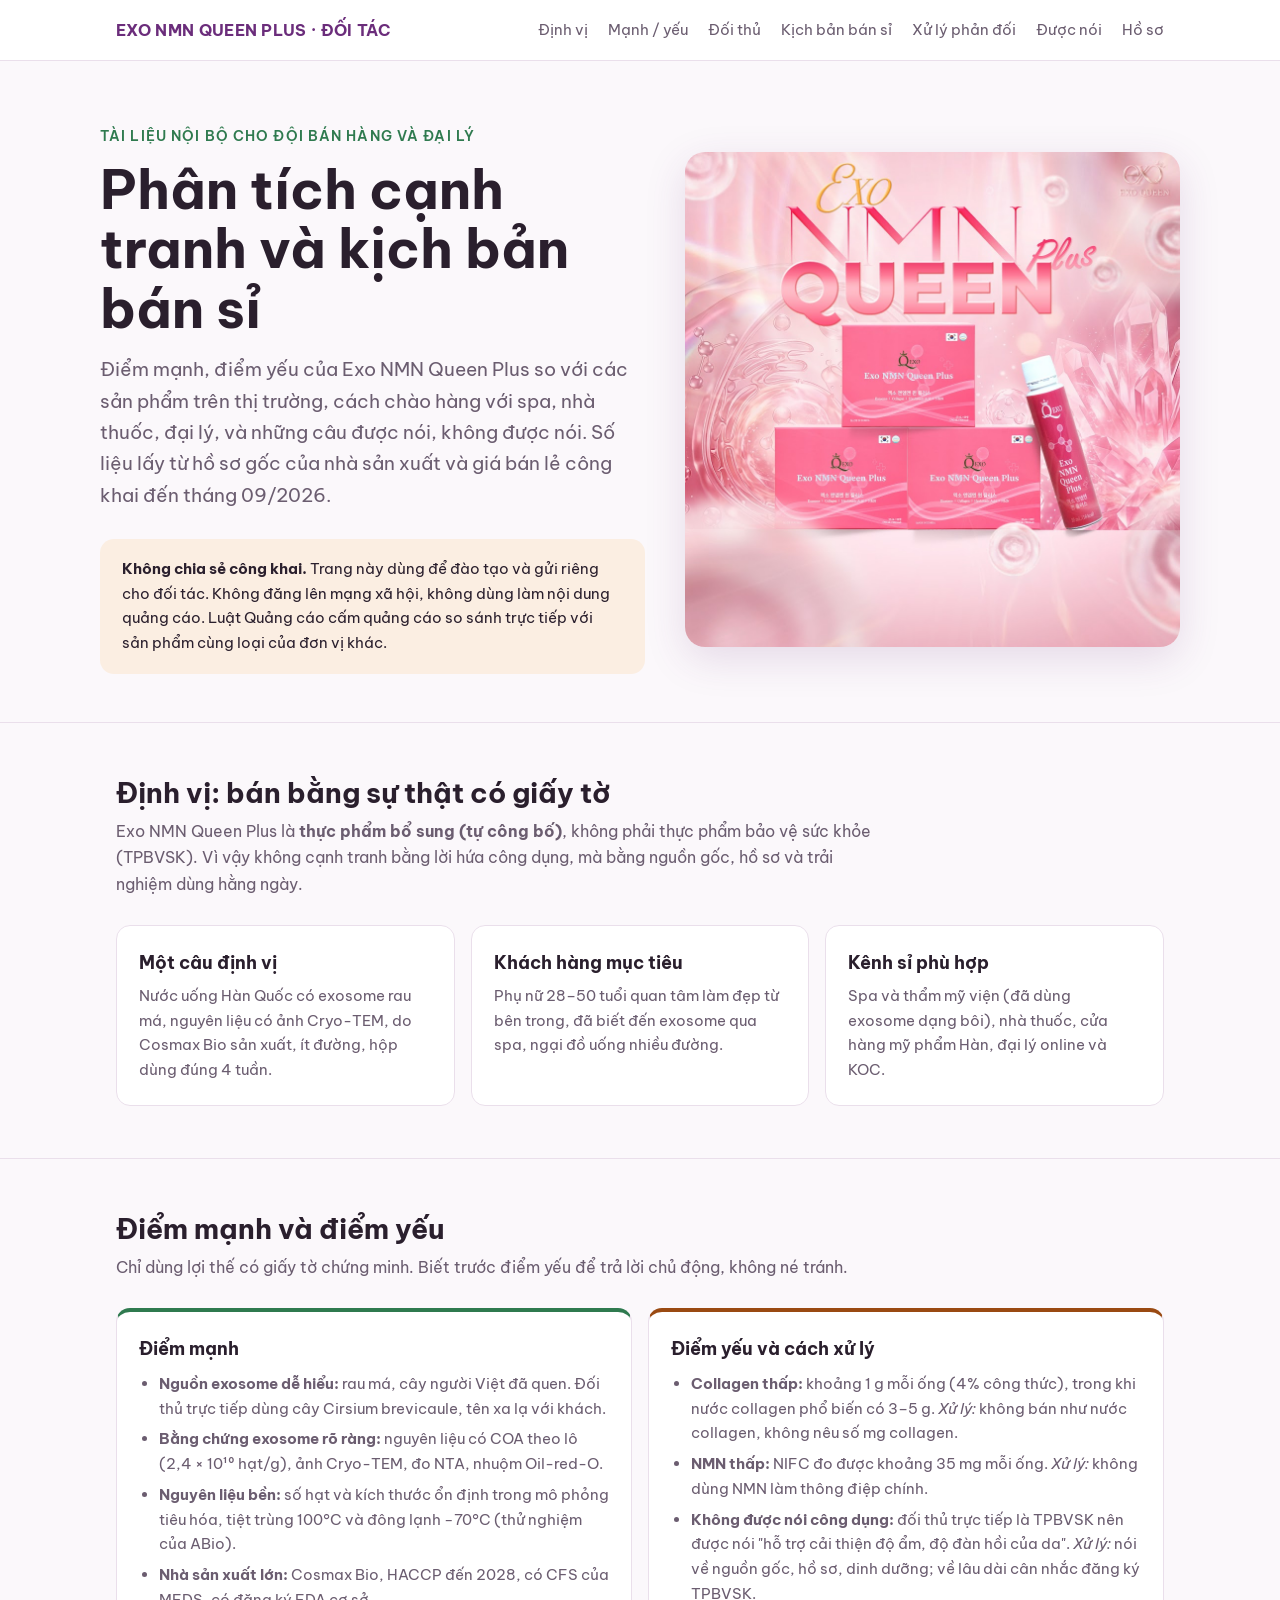
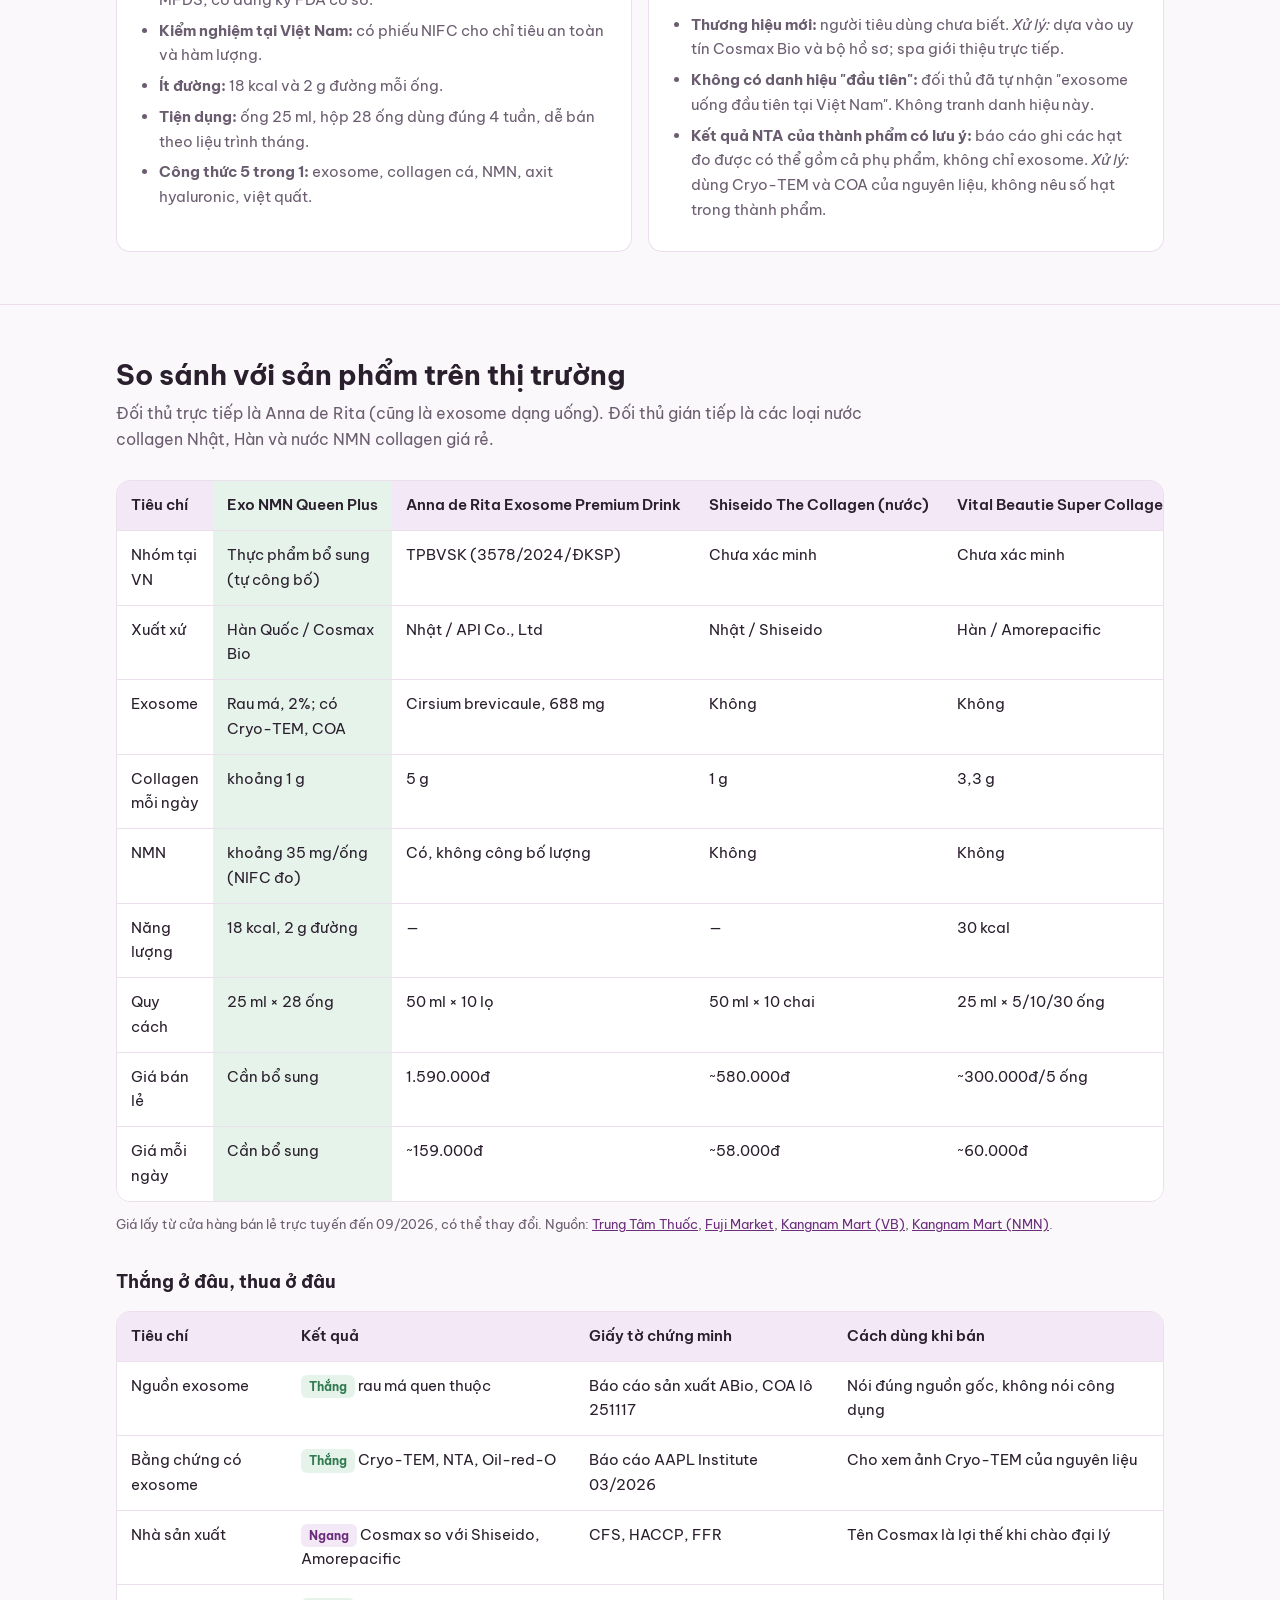
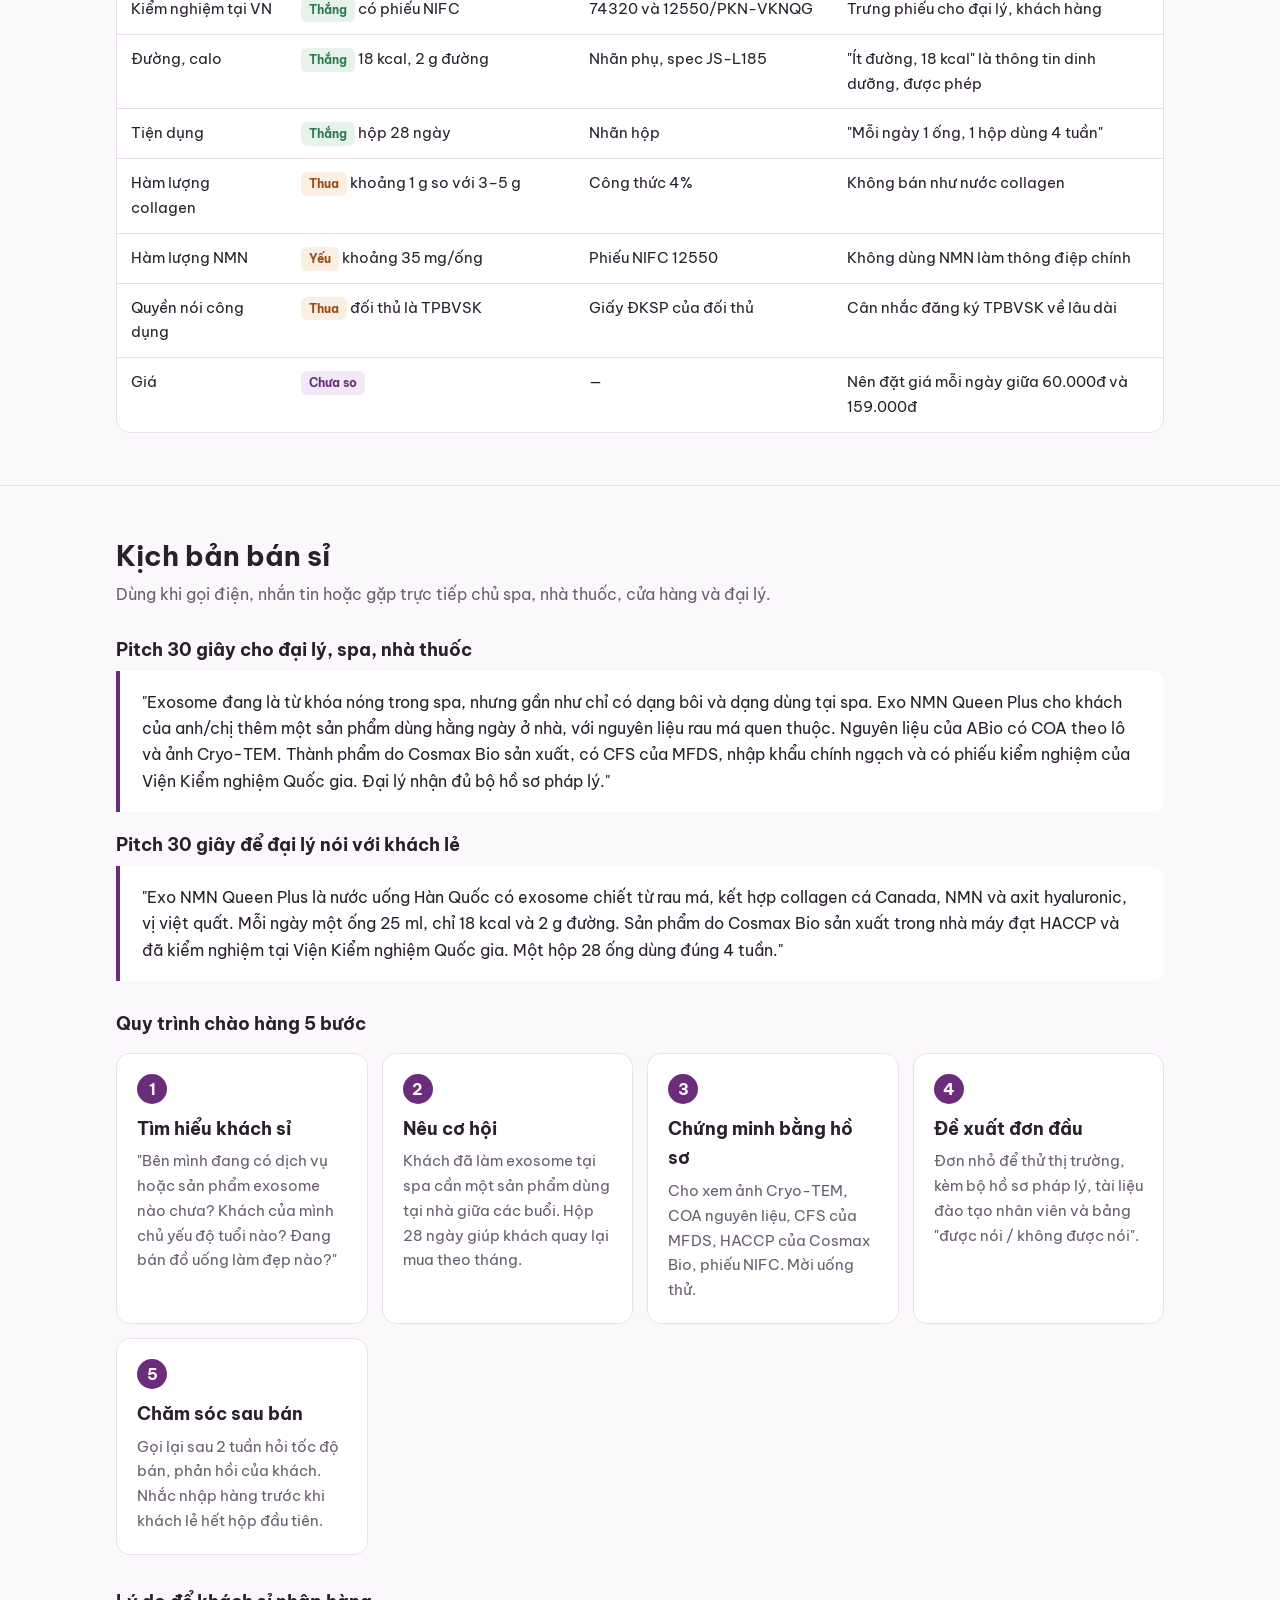
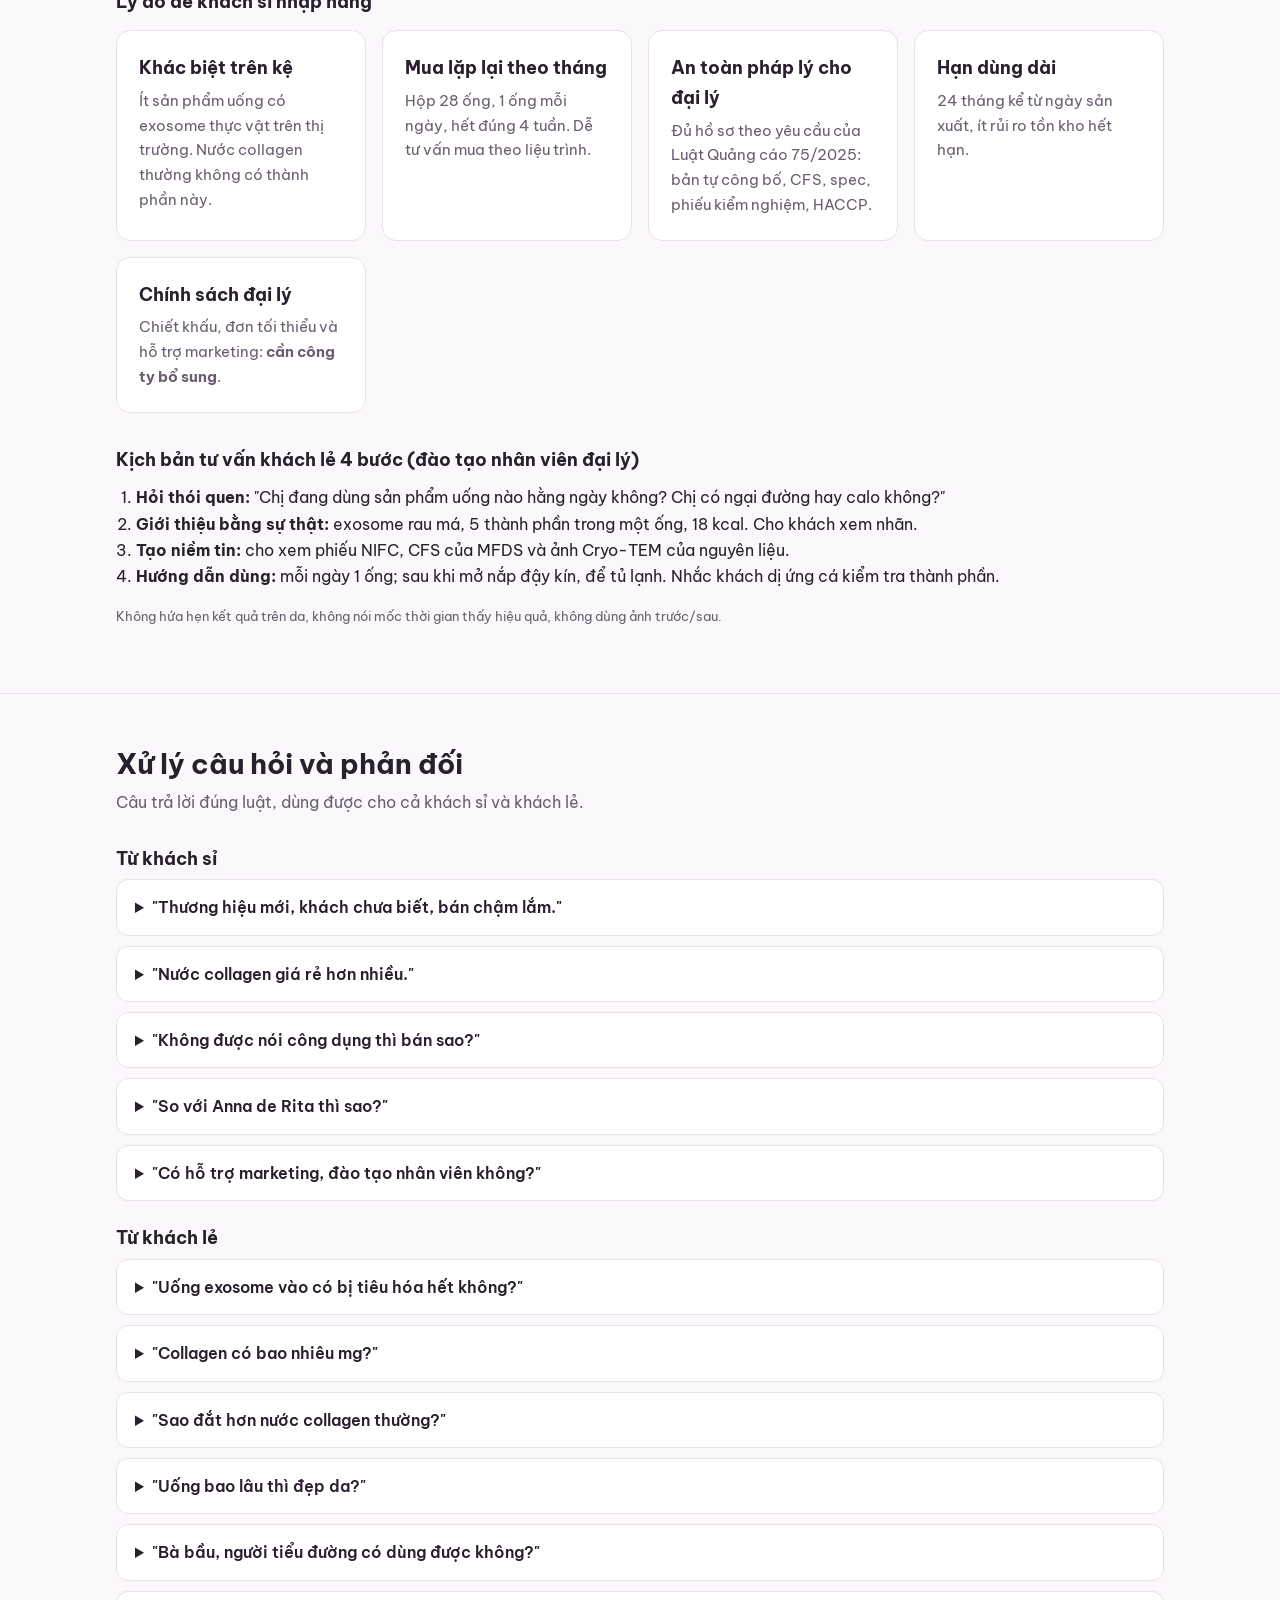
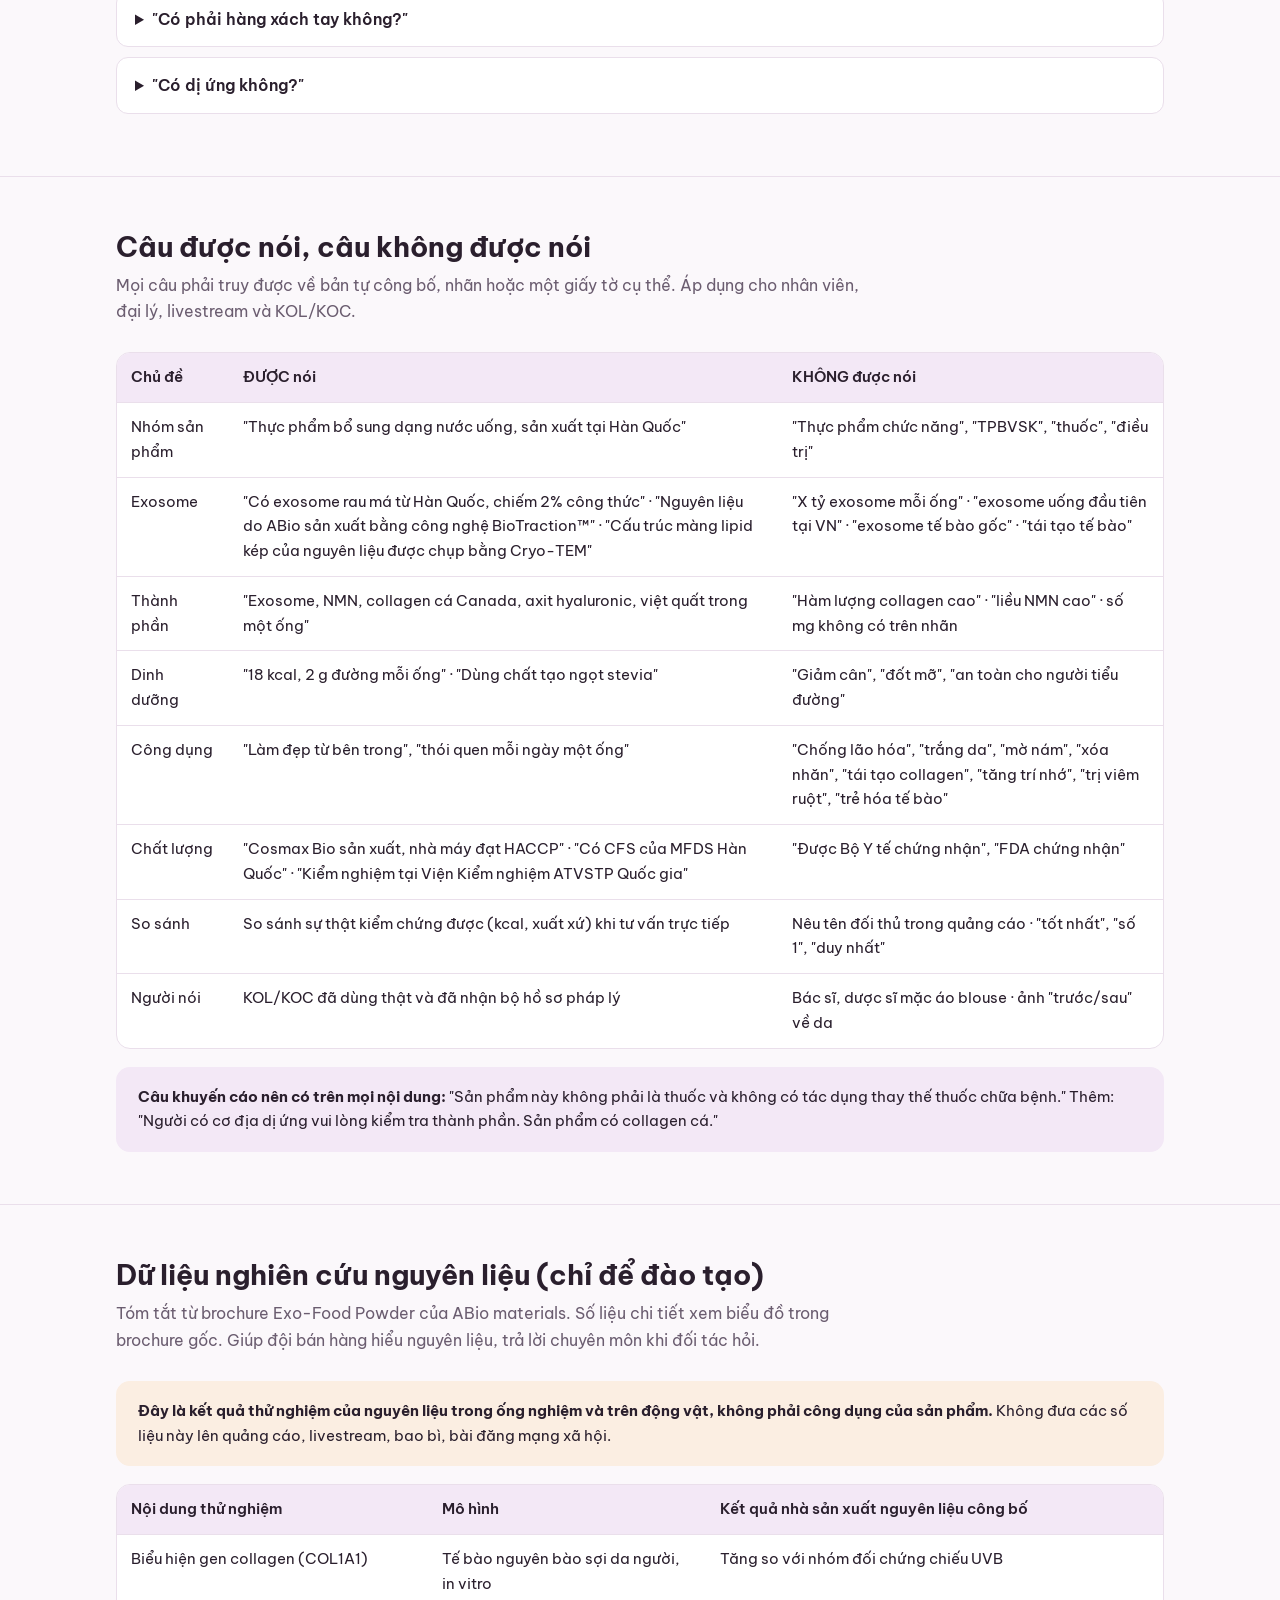
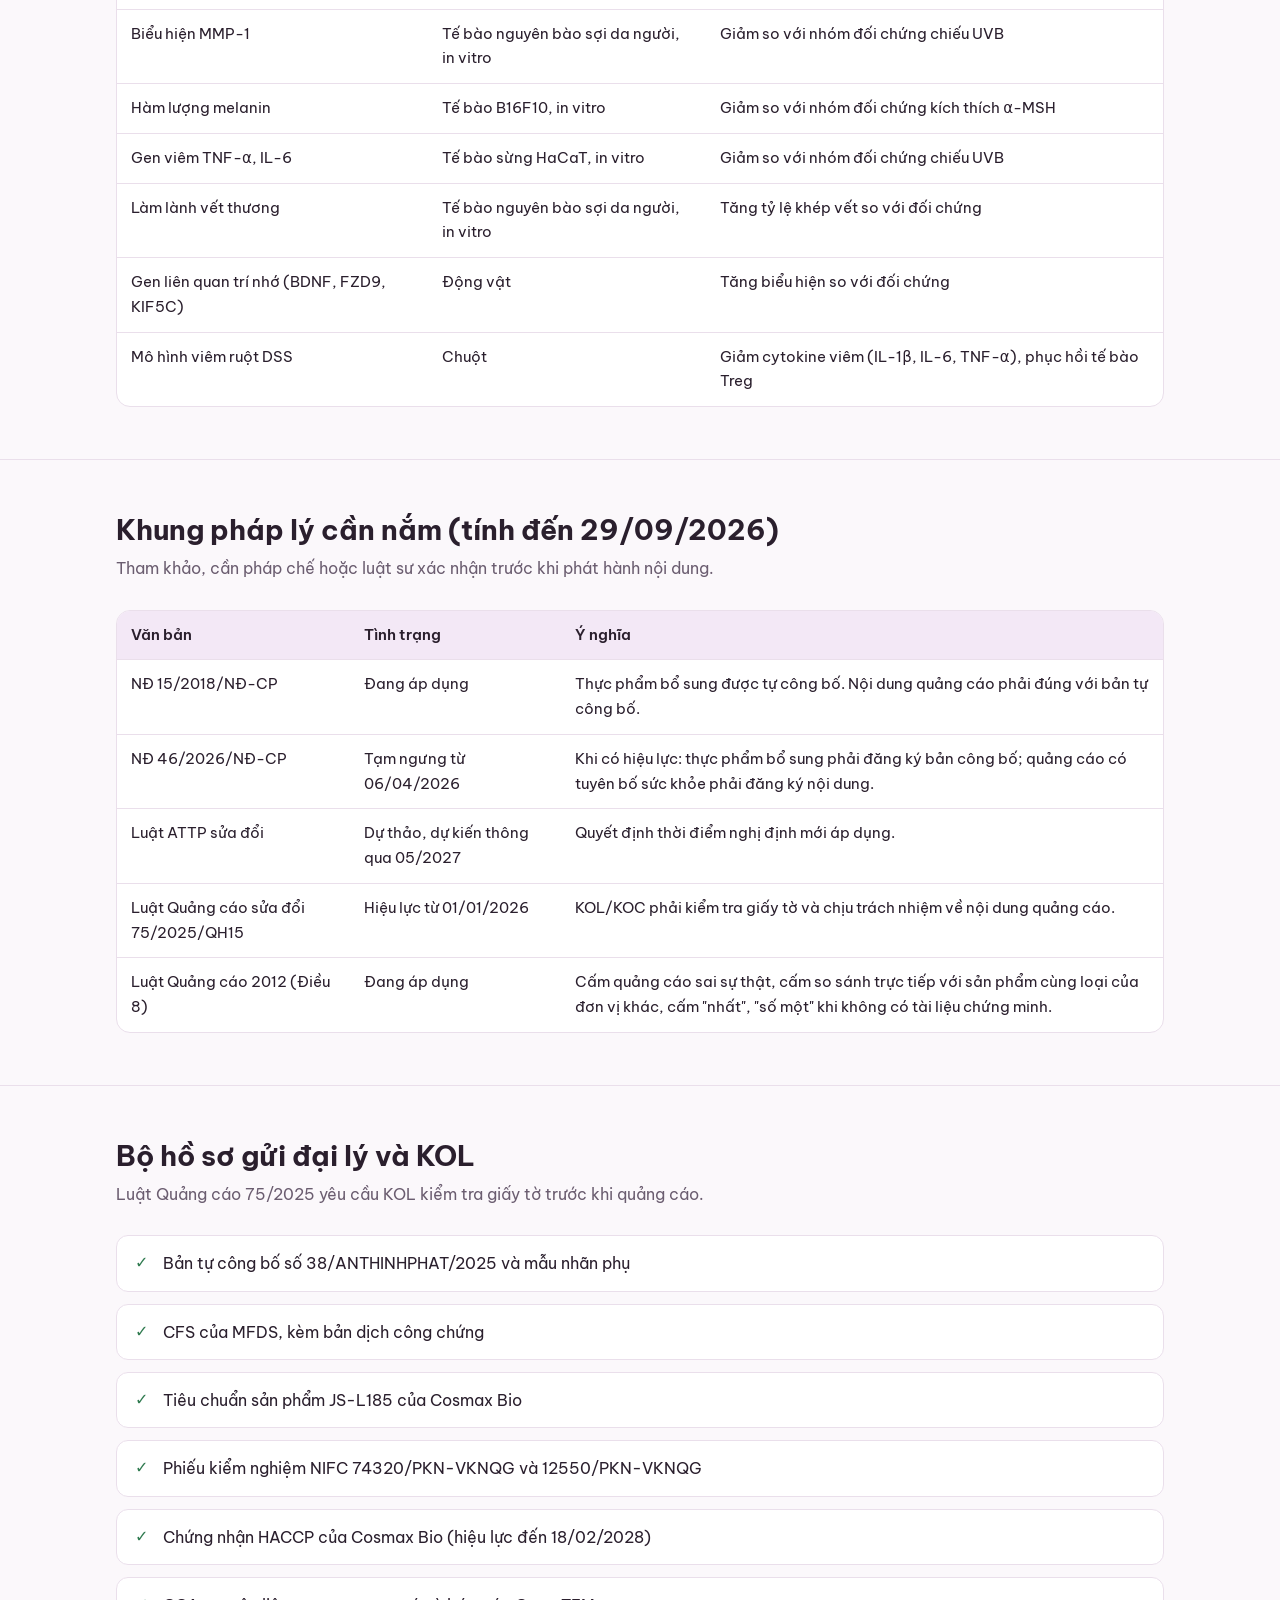
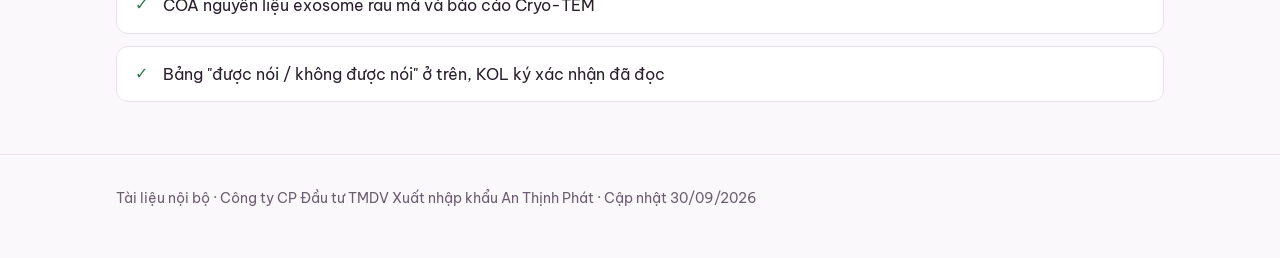
==== commit 86b79b4e: "Thêm ảnh sản phẩm, sửa cách ghi hàm lượng Co-Authored-By: Claude Opus 5.5 <noreply@anthropic.com>" ====
--- a/doi-tac/index.html
+++ b/doi-tac/index.html
@@ -28,13 +28,16 @@
 </header>
 
 <main>
-  <div class="wrap hero">
+  <div class="wrap hero"><div class="hero-grid"><div>
     <div class="eyebrow">Tài liệu nội bộ cho đội bán hàng và đại lý</div>
     <h1>Phân tích cạnh tranh và kịch bản bán sỉ</h1>
     <p class="lead">Điểm mạnh, điểm yếu của Exo NMN Queen Plus so với các sản phẩm trên thị trường, cách chào hàng với spa, nhà thuốc, đại lý, và những câu được nói, không được nói. Số liệu lấy từ hồ sơ gốc của nhà sản xuất và giá bán lẻ công khai đến tháng 09/2026.</p>
     <div class="note warn">
       <p><b>Không chia sẻ công khai.</b> Trang này dùng để đào tạo và gửi riêng cho đối tác. Không đăng lên mạng xã hội, không dùng làm nội dung quảng cáo. Luật Quảng cáo cấm quảng cáo so sánh trực tiếp với sản phẩm cùng loại của đơn vị khác.</p>
     </div>
+  </div>
+  <img class="hero-img" src="../img/exo-nmn-queen-plus-3-hop.jpg" alt="Ba hộp và một ống Exo NMN Queen Plus 25 ml" width="1000" height="1000">
+  </div>
   </div>
 
   <!-- Định vị -->
@@ -98,8 +101,8 @@
             <tr><td>Nhóm tại VN</td><td class="ours">Thực phẩm bổ sung (tự công bố)</td><td>TPBVSK (3578/2024/ĐKSP)</td><td>Chưa xác minh</td><td>Chưa xác minh</td><td>Chưa xác minh</td></tr>
             <tr><td>Xuất xứ</td><td class="ours">Hàn Quốc / Cosmax Bio</td><td>Nhật / API Co., Ltd</td><td>Nhật / Shiseido</td><td>Hàn / Amorepacific</td><td>Hàn (thương hiệu không rõ)</td></tr>
             <tr><td>Exosome</td><td class="ours">Rau má, 2%; có Cryo-TEM, COA</td><td>Cirsium brevicaule, 688 mg</td><td>Không</td><td>Không</td><td>Không</td></tr>
-            <tr><td>Collagen mỗi ngày</td><td class="ours">~1 g</td><td>5 g</td><td>1 g</td><td>3,3 g</td><td>3 g</td></tr>
-            <tr><td>NMN</td><td class="ours">~35 mg/ống (NIFC đo)</td><td>Có, không công bố lượng</td><td>Không</td><td>Không</td><td>Có, không công bố lượng</td></tr>
+            <tr><td>Collagen mỗi ngày</td><td class="ours">khoảng 1 g</td><td>5 g</td><td>1 g</td><td>3,3 g</td><td>3 g</td></tr>
+            <tr><td>NMN</td><td class="ours">khoảng 35 mg/ống (NIFC đo)</td><td>Có, không công bố lượng</td><td>Không</td><td>Không</td><td>Có, không công bố lượng</td></tr>
             <tr><td>Năng lượng</td><td class="ours">18 kcal, 2 g đường</td><td>—</td><td>—</td><td>30 kcal</td><td>—</td></tr>
             <tr><td>Quy cách</td><td class="ours">25 ml × 28 ống</td><td>50 ml × 10 lọ</td><td>50 ml × 10 chai</td><td>25 ml × 5/10/30 ống</td><td>10 chai</td></tr>
             <tr><td>Giá bán lẻ</td><td class="ours">Cần bổ sung</td><td>1.590.000đ</td><td>~580.000đ</td><td>~300.000đ/5 ống</td><td>~400.000đ</td></tr>
@@ -120,8 +123,8 @@
             <tr><td>Kiểm nghiệm tại VN</td><td><span class="tag win">Thắng</span> có phiếu NIFC</td><td>74320 và 12550/PKN-VKNQG</td><td>Trưng phiếu cho đại lý, khách hàng</td></tr>
             <tr><td>Đường, calo</td><td><span class="tag win">Thắng</span> 18 kcal, 2 g đường</td><td>Nhãn phụ, spec JS-L185</td><td>"Ít đường, 18 kcal" là thông tin dinh dưỡng, được phép</td></tr>
             <tr><td>Tiện dụng</td><td><span class="tag win">Thắng</span> hộp 28 ngày</td><td>Nhãn hộp</td><td>"Mỗi ngày 1 ống, 1 hộp dùng 4 tuần"</td></tr>
-            <tr><td>Hàm lượng collagen</td><td><span class="tag lose">Thua</span> ~1 g so với 3–5 g</td><td>Công thức 4%</td><td>Không bán như nước collagen</td></tr>
-            <tr><td>Hàm lượng NMN</td><td><span class="tag lose">Yếu</span> ~35 mg/ống</td><td>Phiếu NIFC 12550</td><td>Không dùng NMN làm thông điệp chính</td></tr>
+            <tr><td>Hàm lượng collagen</td><td><span class="tag lose">Thua</span> khoảng 1 g so với 3–5 g</td><td>Công thức 4%</td><td>Không bán như nước collagen</td></tr>
+            <tr><td>Hàm lượng NMN</td><td><span class="tag lose">Yếu</span> khoảng 35 mg/ống</td><td>Phiếu NIFC 12550</td><td>Không dùng NMN làm thông điệp chính</td></tr>
             <tr><td>Quyền nói công dụng</td><td><span class="tag lose">Thua</span> đối thủ là TPBVSK</td><td>Giấy ĐKSP của đối thủ</td><td>Cân nhắc đăng ký TPBVSK về lâu dài</td></tr>
             <tr><td>Giá</td><td><span class="tag even">Chưa so</span></td><td>—</td><td>Nên đặt giá mỗi ngày giữa 60.000đ và 159.000đ</td></tr>
           </tbody>
--- a/style.css
+++ b/style.css
@@ -106,3 +106,9 @@
 details p { margin: 10px 0 0; color: var(--muted); }
 
 footer { padding: 32px 0 48px; color: var(--muted); font-size: 14px; border-top: 1px solid var(--line); }
+
+.hero-grid { display: grid; grid-template-columns: 1.1fr 1fr; gap: 40px; align-items: center; }
+.hero-img { width: 100%; height: auto; border-radius: 20px; display: block; box-shadow: 0 12px 40px rgba(107, 45, 123, .15); }
+@media (max-width: 800px) { .hero-grid { grid-template-columns: 1fr; gap: 28px; } }
+.split { display: grid; grid-template-columns: 1fr 1fr; gap: 32px; align-items: center; }
+@media (max-width: 800px) { .split { grid-template-columns: 1fr; } }
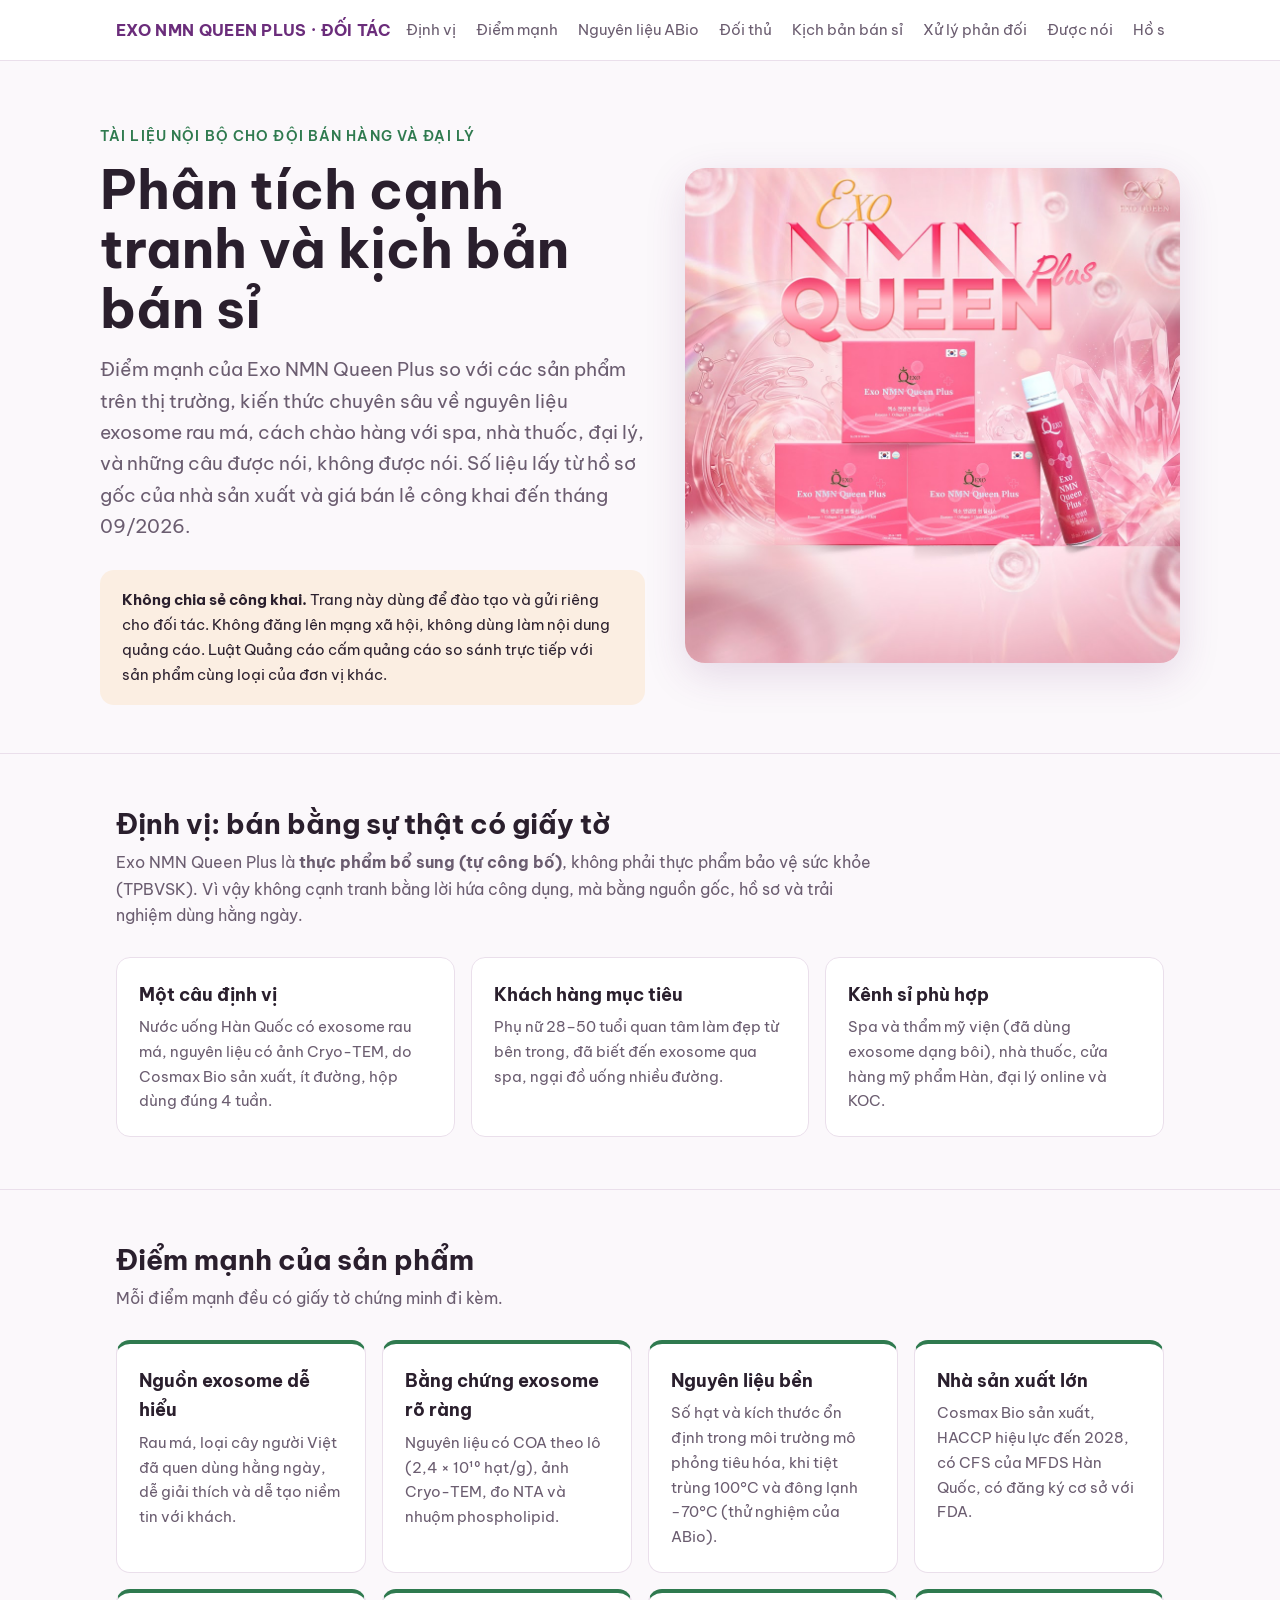
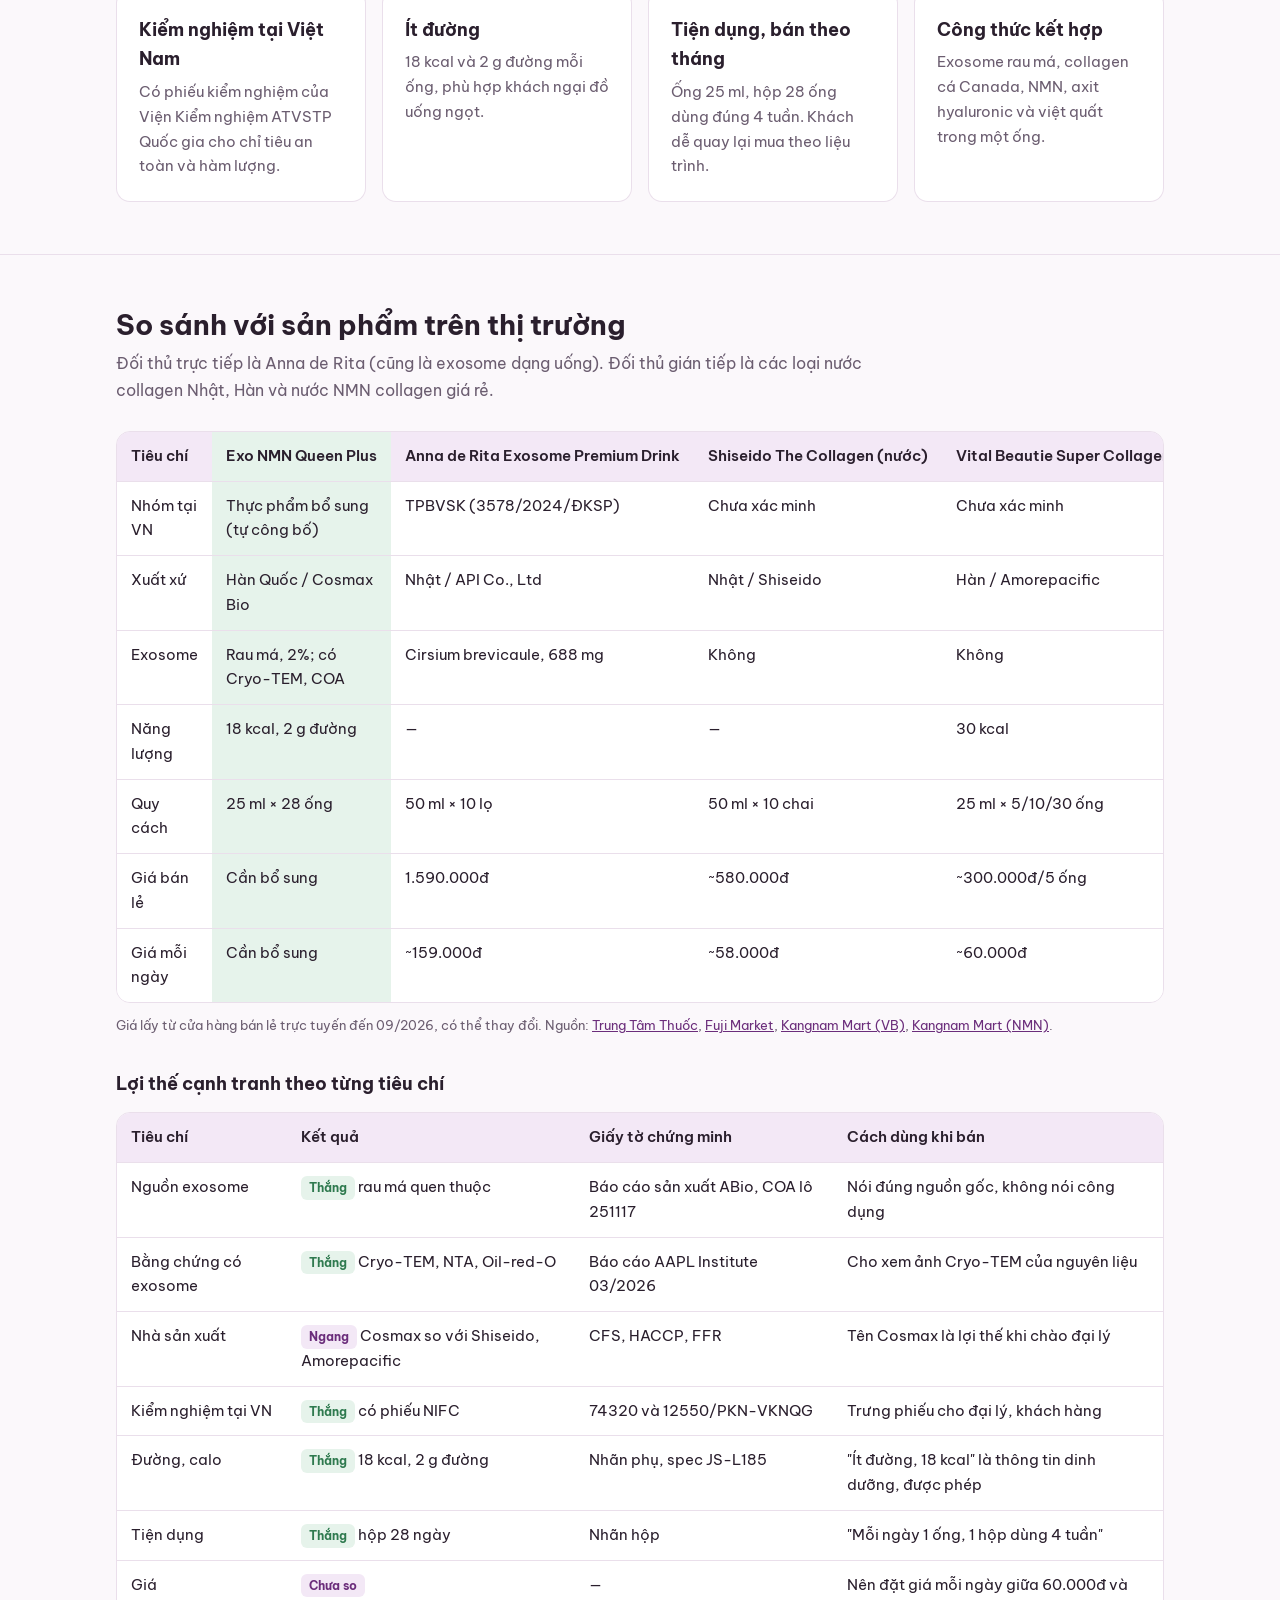
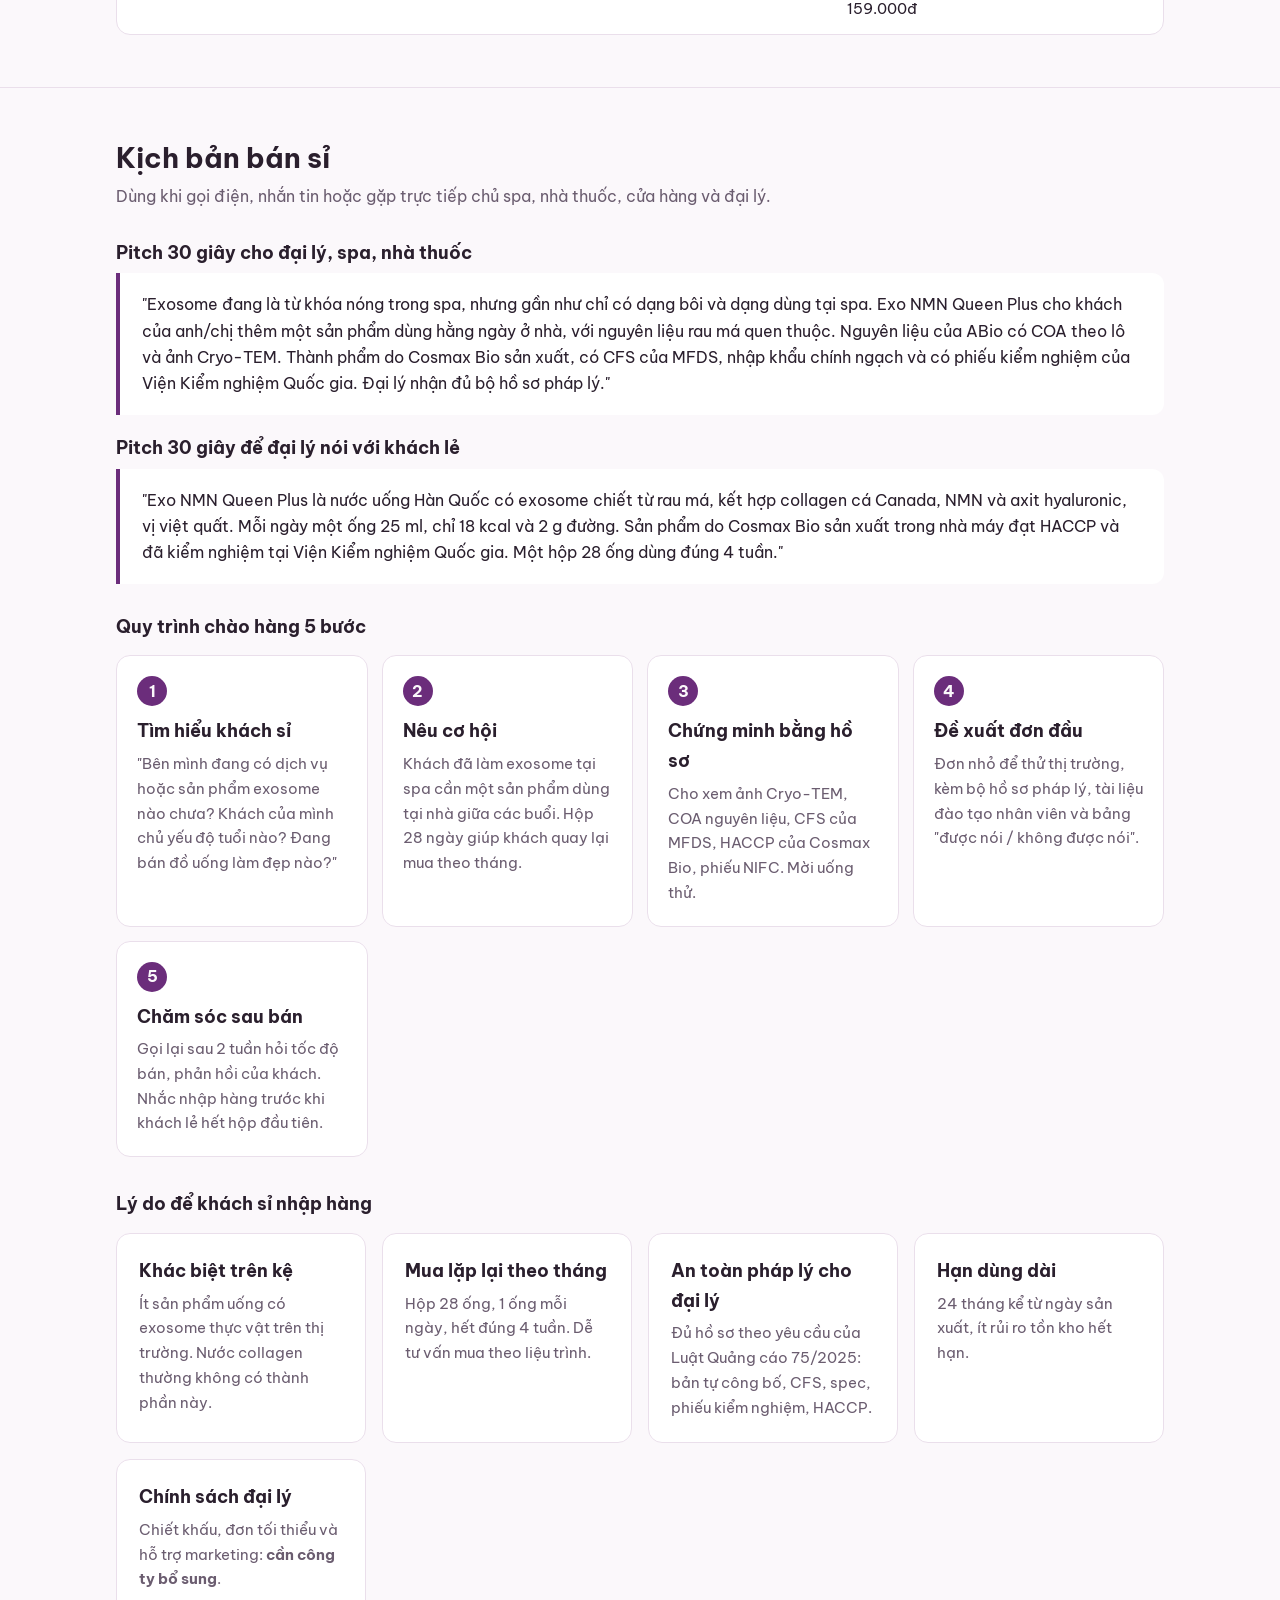
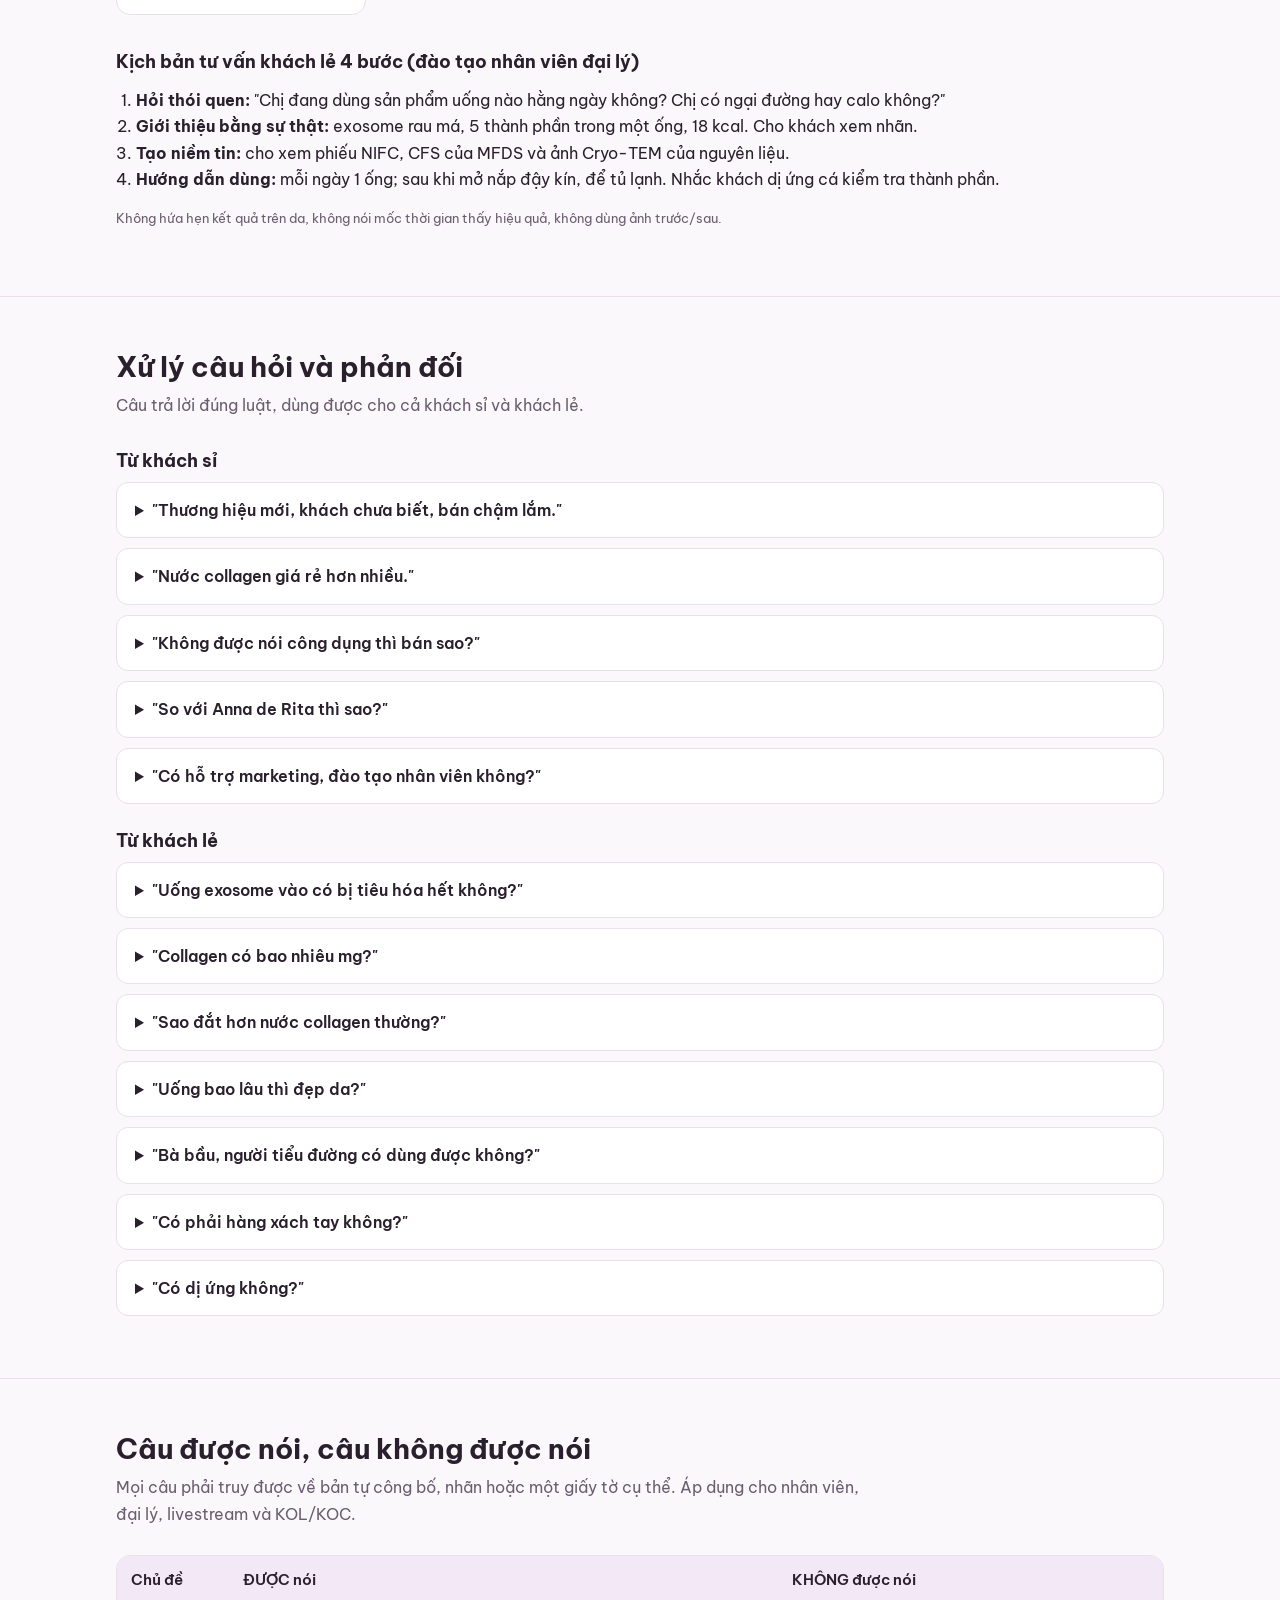
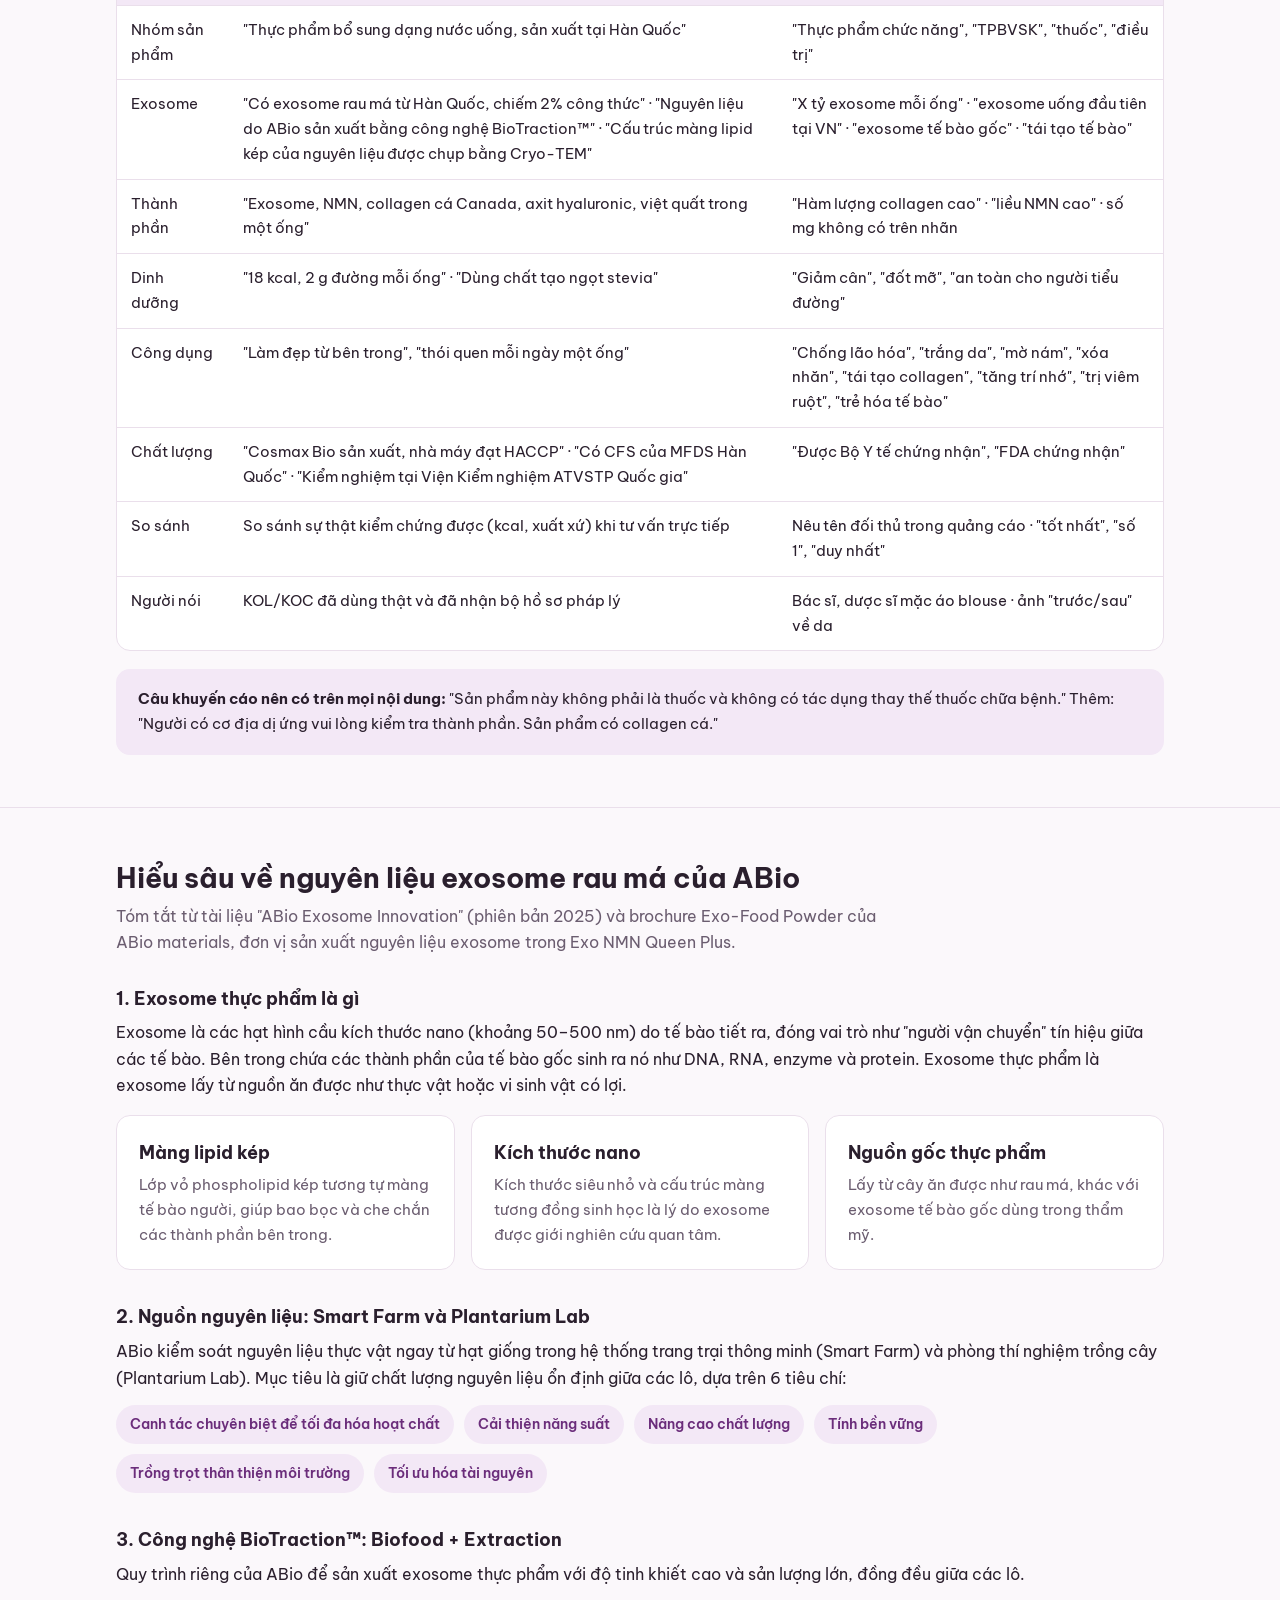
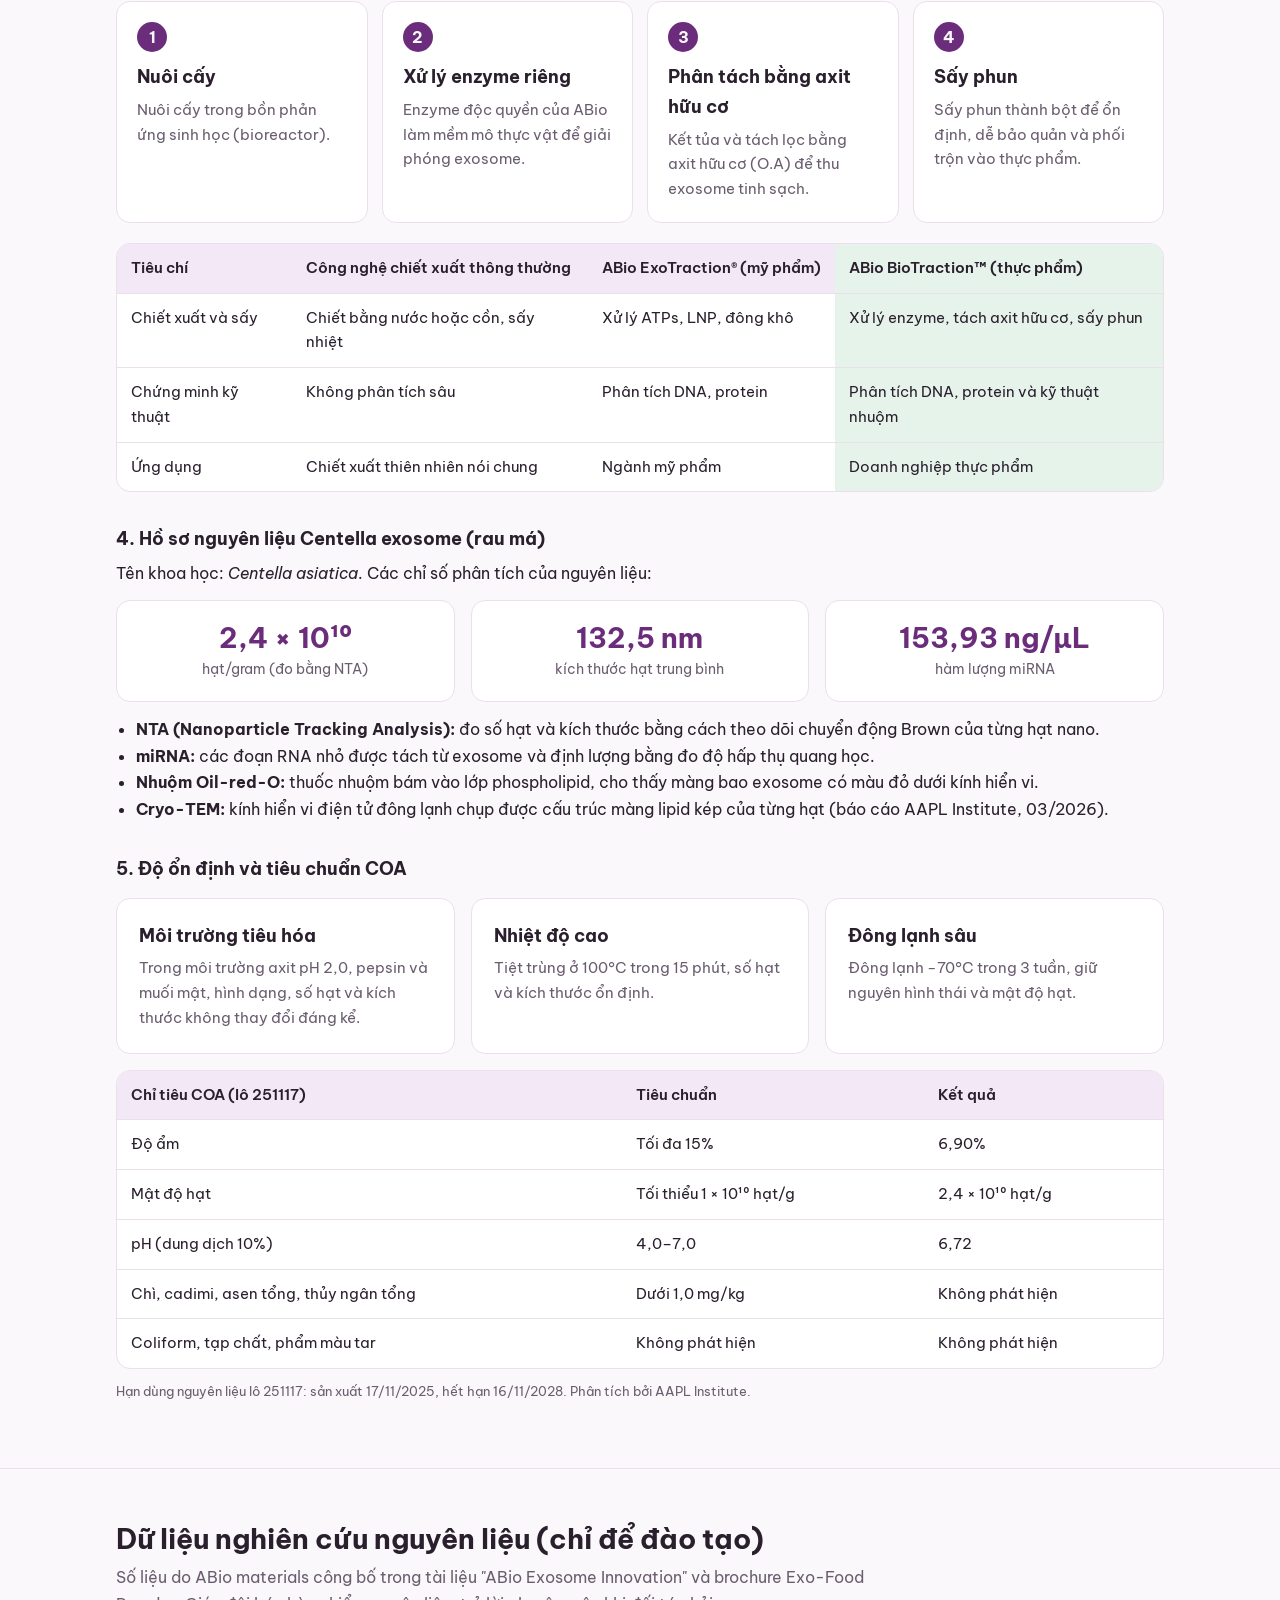
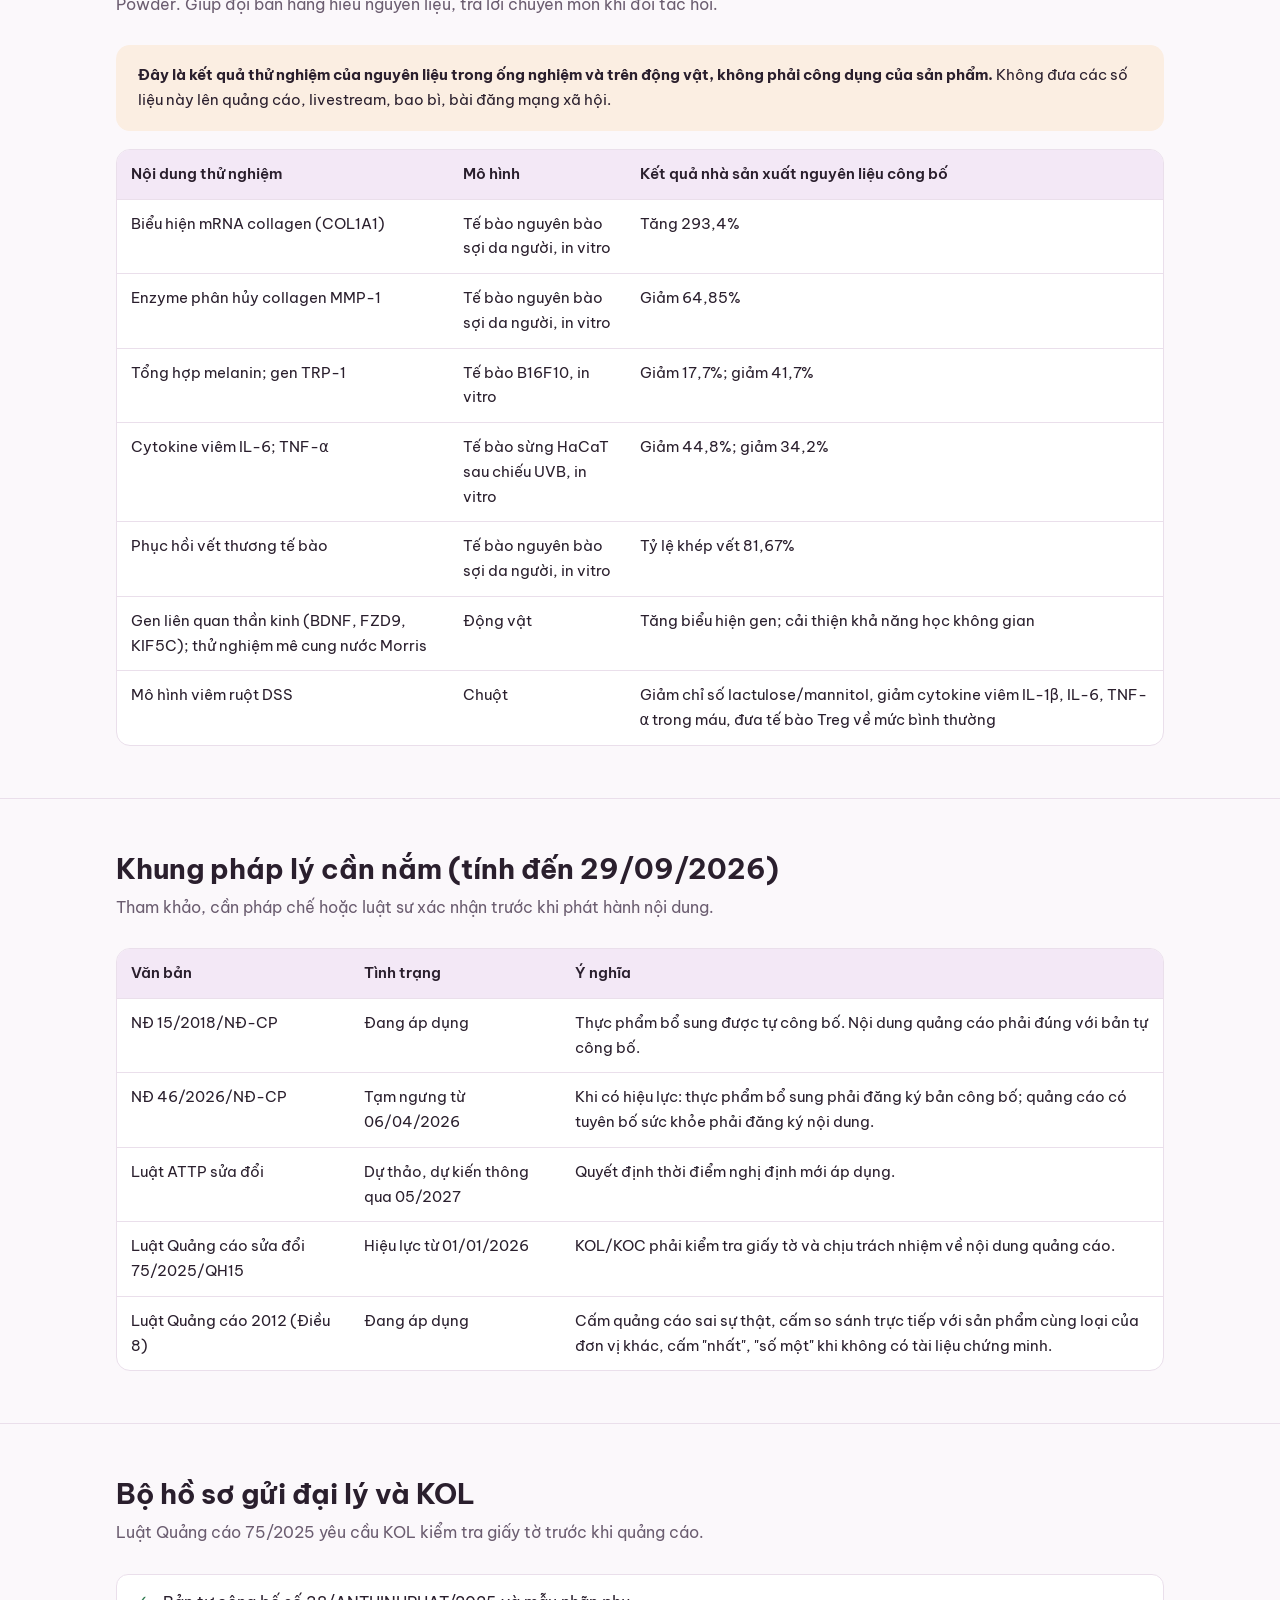
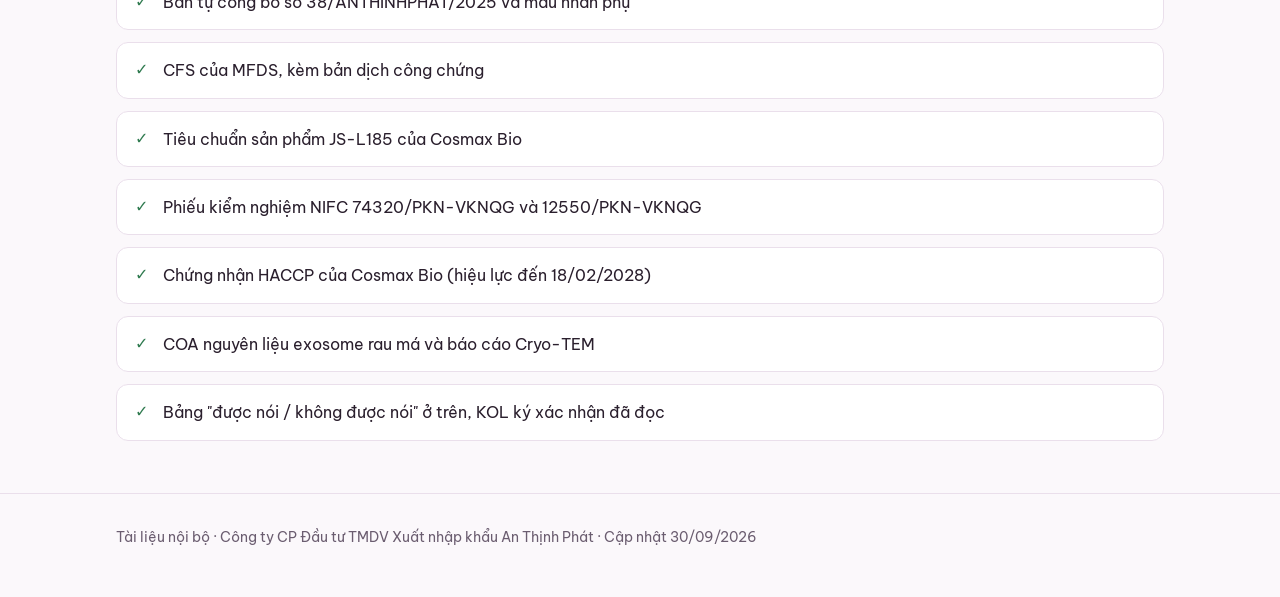
==== commit bc29ec3d: "Trang đối tác: bỏ phần điểm yếu, thêm kiến thức nguyên liệu ABio Co-Authored-By: Claude Opus 5.5 <no" ====
--- a/doi-tac/index.html
+++ b/doi-tac/index.html
@@ -17,7 +17,8 @@
     <a class="brand" href="#">EXO NMN QUEEN PLUS · ĐỐI TÁC</a>
     <nav>
       <a href="#dinh-vi">Định vị</a>
-      <a href="#manh-yeu">Mạnh / yếu</a>
+      <a href="#manh-yeu">Điểm mạnh</a>
+      <a href="#nguyen-lieu">Nguyên liệu ABio</a>
       <a href="#doi-thu">Đối thủ</a>
       <a href="#kich-ban">Kịch bản bán sỉ</a>
       <a href="#phan-doi">Xử lý phản đối</a>
@@ -31,7 +32,7 @@
   <div class="wrap hero"><div class="hero-grid"><div>
     <div class="eyebrow">Tài liệu nội bộ cho đội bán hàng và đại lý</div>
     <h1>Phân tích cạnh tranh và kịch bản bán sỉ</h1>
-    <p class="lead">Điểm mạnh, điểm yếu của Exo NMN Queen Plus so với các sản phẩm trên thị trường, cách chào hàng với spa, nhà thuốc, đại lý, và những câu được nói, không được nói. Số liệu lấy từ hồ sơ gốc của nhà sản xuất và giá bán lẻ công khai đến tháng 09/2026.</p>
+    <p class="lead">Điểm mạnh của Exo NMN Queen Plus so với các sản phẩm trên thị trường, kiến thức chuyên sâu về nguyên liệu exosome rau má, cách chào hàng với spa, nhà thuốc, đại lý, và những câu được nói, không được nói. Số liệu lấy từ hồ sơ gốc của nhà sản xuất và giá bán lẻ công khai đến tháng 09/2026.</p>
     <div class="note warn">
       <p><b>Không chia sẻ công khai.</b> Trang này dùng để đào tạo và gửi riêng cho đối tác. Không đăng lên mạng xã hội, không dùng làm nội dung quảng cáo. Luật Quảng cáo cấm quảng cáo so sánh trực tiếp với sản phẩm cùng loại của đơn vị khác.</p>
     </div>
@@ -53,36 +54,20 @@
     </div>
   </section>
 
-  <!-- Mạnh yếu -->
+  <!-- Điểm mạnh -->
   <section id="manh-yeu">
     <div class="wrap">
-      <h2>Điểm mạnh và điểm yếu</h2>
-      <p class="sub">Chỉ dùng lợi thế có giấy tờ chứng minh. Biết trước điểm yếu để trả lời chủ động, không né tránh.</p>
-      <div class="grid-2">
-        <div class="card good">
-          <h3>Điểm mạnh</h3>
-          <ul>
-            <li><b>Nguồn exosome dễ hiểu:</b> rau má, cây người Việt đã quen. Đối thủ trực tiếp dùng cây Cirsium brevicaule, tên xa lạ với khách.</li>
-            <li><b>Bằng chứng exosome rõ ràng:</b> nguyên liệu có COA theo lô (2,4 × 10¹⁰ hạt/g), ảnh Cryo-TEM, đo NTA, nhuộm Oil-red-O.</li>
-            <li><b>Nguyên liệu bền:</b> số hạt và kích thước ổn định trong mô phỏng tiêu hóa, tiệt trùng 100°C và đông lạnh −70°C (thử nghiệm của ABio).</li>
-            <li><b>Nhà sản xuất lớn:</b> Cosmax Bio, HACCP đến 2028, có CFS của MFDS, có đăng ký FDA cơ sở.</li>
-            <li><b>Kiểm nghiệm tại Việt Nam:</b> có phiếu NIFC cho chỉ tiêu an toàn và hàm lượng.</li>
-            <li><b>Ít đường:</b> 18 kcal và 2 g đường mỗi ống.</li>
-            <li><b>Tiện dụng:</b> ống 25 ml, hộp 28 ống dùng đúng 4 tuần, dễ bán theo liệu trình tháng.</li>
-            <li><b>Công thức 5 trong 1:</b> exosome, collagen cá, NMN, axit hyaluronic, việt quất.</li>
-          </ul>
-        </div>
-        <div class="card bad">
-          <h3>Điểm yếu và cách xử lý</h3>
-          <ul>
-            <li><b>Collagen thấp:</b> khoảng 1 g mỗi ống (4% công thức), trong khi nước collagen phổ biến có 3–5 g. <i>Xử lý:</i> không bán như nước collagen, không nêu số mg collagen.</li>
-            <li><b>NMN thấp:</b> NIFC đo được khoảng 35 mg mỗi ống. <i>Xử lý:</i> không dùng NMN làm thông điệp chính.</li>
-            <li><b>Không được nói công dụng:</b> đối thủ trực tiếp là TPBVSK nên được nói "hỗ trợ cải thiện độ ẩm, độ đàn hồi của da". <i>Xử lý:</i> nói về nguồn gốc, hồ sơ, dinh dưỡng; về lâu dài cân nhắc đăng ký TPBVSK.</li>
-            <li><b>Thương hiệu mới:</b> người tiêu dùng chưa biết. <i>Xử lý:</i> dựa vào uy tín Cosmax Bio và bộ hồ sơ; spa giới thiệu trực tiếp.</li>
-            <li><b>Không có danh hiệu "đầu tiên":</b> đối thủ đã tự nhận "exosome uống đầu tiên tại Việt Nam". Không tranh danh hiệu này.</li>
-            <li><b>Kết quả NTA của thành phẩm có lưu ý:</b> báo cáo ghi các hạt đo được có thể gồm cả phụ phẩm, không chỉ exosome. <i>Xử lý:</i> dùng Cryo-TEM và COA của nguyên liệu, không nêu số hạt trong thành phẩm.</li>
-          </ul>
-        </div>
+      <h2>Điểm mạnh của sản phẩm</h2>
+      <p class="sub">Mỗi điểm mạnh đều có giấy tờ chứng minh đi kèm.</p>
+      <div class="grid">
+        <div class="card good"><h3>Nguồn exosome dễ hiểu</h3><p>Rau má, loại cây người Việt đã quen dùng hằng ngày, dễ giải thích và dễ tạo niềm tin với khách.</p></div>
+        <div class="card good"><h3>Bằng chứng exosome rõ ràng</h3><p>Nguyên liệu có COA theo lô (2,4 × 10¹⁰ hạt/g), ảnh Cryo-TEM, đo NTA và nhuộm phospholipid.</p></div>
+        <div class="card good"><h3>Nguyên liệu bền</h3><p>Số hạt và kích thước ổn định trong môi trường mô phỏng tiêu hóa, khi tiệt trùng 100°C và đông lạnh −70°C (thử nghiệm của ABio).</p></div>
+        <div class="card good"><h3>Nhà sản xuất lớn</h3><p>Cosmax Bio sản xuất, HACCP hiệu lực đến 2028, có CFS của MFDS Hàn Quốc, có đăng ký cơ sở với FDA.</p></div>
+        <div class="card good"><h3>Kiểm nghiệm tại Việt Nam</h3><p>Có phiếu kiểm nghiệm của Viện Kiểm nghiệm ATVSTP Quốc gia cho chỉ tiêu an toàn và hàm lượng.</p></div>
+        <div class="card good"><h3>Ít đường</h3><p>18 kcal và 2 g đường mỗi ống, phù hợp khách ngại đồ uống ngọt.</p></div>
+        <div class="card good"><h3>Tiện dụng, bán theo tháng</h3><p>Ống 25 ml, hộp 28 ống dùng đúng 4 tuần. Khách dễ quay lại mua theo liệu trình.</p></div>
+        <div class="card good"><h3>Công thức kết hợp</h3><p>Exosome rau má, collagen cá Canada, NMN, axit hyaluronic và việt quất trong một ống.</p></div>
       </div>
     </div>
   </section>
@@ -101,8 +86,6 @@
             <tr><td>Nhóm tại VN</td><td class="ours">Thực phẩm bổ sung (tự công bố)</td><td>TPBVSK (3578/2024/ĐKSP)</td><td>Chưa xác minh</td><td>Chưa xác minh</td><td>Chưa xác minh</td></tr>
             <tr><td>Xuất xứ</td><td class="ours">Hàn Quốc / Cosmax Bio</td><td>Nhật / API Co., Ltd</td><td>Nhật / Shiseido</td><td>Hàn / Amorepacific</td><td>Hàn (thương hiệu không rõ)</td></tr>
             <tr><td>Exosome</td><td class="ours">Rau má, 2%; có Cryo-TEM, COA</td><td>Cirsium brevicaule, 688 mg</td><td>Không</td><td>Không</td><td>Không</td></tr>
-            <tr><td>Collagen mỗi ngày</td><td class="ours">khoảng 1 g</td><td>5 g</td><td>1 g</td><td>3,3 g</td><td>3 g</td></tr>
-            <tr><td>NMN</td><td class="ours">khoảng 35 mg/ống (NIFC đo)</td><td>Có, không công bố lượng</td><td>Không</td><td>Không</td><td>Có, không công bố lượng</td></tr>
             <tr><td>Năng lượng</td><td class="ours">18 kcal, 2 g đường</td><td>—</td><td>—</td><td>30 kcal</td><td>—</td></tr>
             <tr><td>Quy cách</td><td class="ours">25 ml × 28 ống</td><td>50 ml × 10 lọ</td><td>50 ml × 10 chai</td><td>25 ml × 5/10/30 ống</td><td>10 chai</td></tr>
             <tr><td>Giá bán lẻ</td><td class="ours">Cần bổ sung</td><td>1.590.000đ</td><td>~580.000đ</td><td>~300.000đ/5 ống</td><td>~400.000đ</td></tr>
@@ -112,7 +95,7 @@
       </div>
       <p class="small" style="margin-top:12px">Giá lấy từ cửa hàng bán lẻ trực tuyến đến 09/2026, có thể thay đổi. Nguồn: <a href="https://trungtamthuoc.com/anna-de-rita-exosome-premium-drink" rel="nofollow">Trung Tâm Thuốc</a>, <a href="https://www.fujimarket.vn/cham-soc-suc-khoe/collagen-dep-da/nuoc-uong-dep-da-the-collagen-shiseido-hop-10-chai-x-50ml.html" rel="nofollow">Fuji Market</a>, <a href="https://kangnammart.com/nuoc-uong-dep-da-vital-beautie-collagen-30-ong-x-25ml" rel="nofollow">Kangnam Mart (VB)</a>, <a href="https://kangnammart.com/nuoc-uong-nmn-nano-collagen-3000mg-hop-10-chai" rel="nofollow">Kangnam Mart (NMN)</a>.</p>
 
-      <h3 style="margin-top:32px">Thắng ở đâu, thua ở đâu</h3>
+      <h3 style="margin-top:32px">Lợi thế cạnh tranh theo từng tiêu chí</h3>
       <div class="table-wrap" style="margin-top:14px">
         <table>
           <thead><tr><th>Tiêu chí</th><th>Kết quả</th><th>Giấy tờ chứng minh</th><th>Cách dùng khi bán</th></tr></thead>
@@ -123,9 +106,6 @@
             <tr><td>Kiểm nghiệm tại VN</td><td><span class="tag win">Thắng</span> có phiếu NIFC</td><td>74320 và 12550/PKN-VKNQG</td><td>Trưng phiếu cho đại lý, khách hàng</td></tr>
             <tr><td>Đường, calo</td><td><span class="tag win">Thắng</span> 18 kcal, 2 g đường</td><td>Nhãn phụ, spec JS-L185</td><td>"Ít đường, 18 kcal" là thông tin dinh dưỡng, được phép</td></tr>
             <tr><td>Tiện dụng</td><td><span class="tag win">Thắng</span> hộp 28 ngày</td><td>Nhãn hộp</td><td>"Mỗi ngày 1 ống, 1 hộp dùng 4 tuần"</td></tr>
-            <tr><td>Hàm lượng collagen</td><td><span class="tag lose">Thua</span> khoảng 1 g so với 3–5 g</td><td>Công thức 4%</td><td>Không bán như nước collagen</td></tr>
-            <tr><td>Hàm lượng NMN</td><td><span class="tag lose">Yếu</span> khoảng 35 mg/ống</td><td>Phiếu NIFC 12550</td><td>Không dùng NMN làm thông điệp chính</td></tr>
-            <tr><td>Quyền nói công dụng</td><td><span class="tag lose">Thua</span> đối thủ là TPBVSK</td><td>Giấy ĐKSP của đối thủ</td><td>Cân nhắc đăng ký TPBVSK về lâu dài</td></tr>
             <tr><td>Giá</td><td><span class="tag even">Chưa so</span></td><td>—</td><td>Nên đặt giá mỗi ngày giữa 60.000đ và 159.000đ</td></tr>
           </tbody>
         </table>
@@ -222,11 +202,91 @@
     </div>
   </section>
 
+  <!-- Nguyên liệu ABio -->
+  <section id="nguyen-lieu">
+    <div class="wrap">
+      <h2>Hiểu sâu về nguyên liệu exosome rau má của ABio</h2>
+      <p class="sub">Tóm tắt từ tài liệu "ABio Exosome Innovation" (phiên bản 2025) và brochure Exo-Food Powder của ABio materials, đơn vị sản xuất nguyên liệu exosome trong Exo NMN Queen Plus.</p>
+
+      <h3>1. Exosome thực phẩm là gì</h3>
+      <p>Exosome là các hạt hình cầu kích thước nano (khoảng 50–500 nm) do tế bào tiết ra, đóng vai trò như "người vận chuyển" tín hiệu giữa các tế bào. Bên trong chứa các thành phần của tế bào gốc sinh ra nó như DNA, RNA, enzyme và protein. Exosome thực phẩm là exosome lấy từ nguồn ăn được như thực vật hoặc vi sinh vật có lợi.</p>
+      <div class="grid" style="margin:16px 0 32px">
+        <div class="card"><h3>Màng lipid kép</h3><p>Lớp vỏ phospholipid kép tương tự màng tế bào người, giúp bao bọc và che chắn các thành phần bên trong.</p></div>
+        <div class="card"><h3>Kích thước nano</h3><p>Kích thước siêu nhỏ và cấu trúc màng tương đồng sinh học là lý do exosome được giới nghiên cứu quan tâm.</p></div>
+        <div class="card"><h3>Nguồn gốc thực phẩm</h3><p>Lấy từ cây ăn được như rau má, khác với exosome tế bào gốc dùng trong thẩm mỹ.</p></div>
+      </div>
+
+      <h3>2. Nguồn nguyên liệu: Smart Farm và Plantarium Lab</h3>
+      <p>ABio kiểm soát nguyên liệu thực vật ngay từ hạt giống trong hệ thống trang trại thông minh (Smart Farm) và phòng thí nghiệm trồng cây (Plantarium Lab). Mục tiêu là giữ chất lượng nguyên liệu ổn định giữa các lô, dựa trên 6 tiêu chí:</p>
+      <div class="chips" style="margin:12px 0 32px">
+        <span class="chip">Canh tác chuyên biệt để tối đa hóa hoạt chất</span>
+        <span class="chip">Cải thiện năng suất</span>
+        <span class="chip">Nâng cao chất lượng</span>
+        <span class="chip">Tính bền vững</span>
+        <span class="chip">Trồng trọt thân thiện môi trường</span>
+        <span class="chip">Tối ưu hóa tài nguyên</span>
+      </div>
+
+      <h3>3. Công nghệ BioTraction™: Biofood + Extraction</h3>
+      <p>Quy trình riêng của ABio để sản xuất exosome thực phẩm với độ tinh khiết cao và sản lượng lớn, đồng đều giữa các lô.</p>
+      <div class="steps" style="margin:14px 0 20px">
+        <div class="step"><h3>Nuôi cấy</h3><p>Nuôi cấy trong bồn phản ứng sinh học (bioreactor).</p></div>
+        <div class="step"><h3>Xử lý enzyme riêng</h3><p>Enzyme độc quyền của ABio làm mềm mô thực vật để giải phóng exosome.</p></div>
+        <div class="step"><h3>Phân tách bằng axit hữu cơ</h3><p>Kết tủa và tách lọc bằng axit hữu cơ (O.A) để thu exosome tinh sạch.</p></div>
+        <div class="step"><h3>Sấy phun</h3><p>Sấy phun thành bột để ổn định, dễ bảo quản và phối trộn vào thực phẩm.</p></div>
+      </div>
+      <div class="table-wrap" style="margin-bottom:32px">
+        <table>
+          <thead><tr><th>Tiêu chí</th><th>Công nghệ chiết xuất thông thường</th><th>ABio ExoTraction® (mỹ phẩm)</th><th class="ours">ABio BioTraction™ (thực phẩm)</th></tr></thead>
+          <tbody>
+            <tr><td>Chiết xuất và sấy</td><td>Chiết bằng nước hoặc cồn, sấy nhiệt</td><td>Xử lý ATPs, LNP, đông khô</td><td class="ours">Xử lý enzyme, tách axit hữu cơ, sấy phun</td></tr>
+            <tr><td>Chứng minh kỹ thuật</td><td>Không phân tích sâu</td><td>Phân tích DNA, protein</td><td class="ours">Phân tích DNA, protein và kỹ thuật nhuộm</td></tr>
+            <tr><td>Ứng dụng</td><td>Chiết xuất thiên nhiên nói chung</td><td>Ngành mỹ phẩm</td><td class="ours">Doanh nghiệp thực phẩm</td></tr>
+          </tbody>
+        </table>
+      </div>
+
+      <h3>4. Hồ sơ nguyên liệu Centella exosome (rau má)</h3>
+      <p>Tên khoa học: <i>Centella asiatica</i>. Các chỉ số phân tích của nguyên liệu:</p>
+      <div class="stats" style="margin:14px 0 14px">
+        <div class="stat"><b>2,4 × 10¹⁰</b><span>hạt/gram (đo bằng NTA)</span></div>
+        <div class="stat"><b>132,5 nm</b><span>kích thước hạt trung bình</span></div>
+        <div class="stat"><b>153,93 ng/µL</b><span>hàm lượng miRNA</span></div>
+      </div>
+      <ul style="margin:0 0 32px;padding-left:20px">
+        <li><b>NTA (Nanoparticle Tracking Analysis):</b> đo số hạt và kích thước bằng cách theo dõi chuyển động Brown của từng hạt nano.</li>
+        <li><b>miRNA:</b> các đoạn RNA nhỏ được tách từ exosome và định lượng bằng đo độ hấp thụ quang học.</li>
+        <li><b>Nhuộm Oil-red-O:</b> thuốc nhuộm bám vào lớp phospholipid, cho thấy màng bao exosome có màu đỏ dưới kính hiển vi.</li>
+        <li><b>Cryo-TEM:</b> kính hiển vi điện tử đông lạnh chụp được cấu trúc màng lipid kép của từng hạt (báo cáo AAPL Institute, 03/2026).</li>
+      </ul>
+
+      <h3>5. Độ ổn định và tiêu chuẩn COA</h3>
+      <div class="grid" style="margin:14px 0 16px">
+        <div class="card"><h3>Môi trường tiêu hóa</h3><p>Trong môi trường axit pH 2,0, pepsin và muối mật, hình dạng, số hạt và kích thước không thay đổi đáng kể.</p></div>
+        <div class="card"><h3>Nhiệt độ cao</h3><p>Tiệt trùng ở 100°C trong 15 phút, số hạt và kích thước ổn định.</p></div>
+        <div class="card"><h3>Đông lạnh sâu</h3><p>Đông lạnh −70°C trong 3 tuần, giữ nguyên hình thái và mật độ hạt.</p></div>
+      </div>
+      <div class="table-wrap">
+        <table>
+          <thead><tr><th>Chỉ tiêu COA (lô 251117)</th><th>Tiêu chuẩn</th><th>Kết quả</th></tr></thead>
+          <tbody>
+            <tr><td>Độ ẩm</td><td>Tối đa 15%</td><td>6,90%</td></tr>
+            <tr><td>Mật độ hạt</td><td>Tối thiểu 1 × 10¹⁰ hạt/g</td><td>2,4 × 10¹⁰ hạt/g</td></tr>
+            <tr><td>pH (dung dịch 10%)</td><td>4,0–7,0</td><td>6,72</td></tr>
+            <tr><td>Chì, cadimi, asen tổng, thủy ngân tổng</td><td>Dưới 1,0 mg/kg</td><td>Không phát hiện</td></tr>
+            <tr><td>Coliform, tạp chất, phẩm màu tar</td><td>Không phát hiện</td><td>Không phát hiện</td></tr>
+          </tbody>
+        </table>
+      </div>
+      <p class="small" style="margin-top:12px">Hạn dùng nguyên liệu lô 251117: sản xuất 17/11/2025, hết hạn 16/11/2028. Phân tích bởi AAPL Institute.</p>
+    </div>
+  </section>
+
   <!-- Nghiên cứu nguyên liệu -->
   <section id="nghien-cuu">
     <div class="wrap">
       <h2>Dữ liệu nghiên cứu nguyên liệu (chỉ để đào tạo)</h2>
-      <p class="sub">Tóm tắt từ brochure Exo-Food Powder của ABio materials. Số liệu chi tiết xem biểu đồ trong brochure gốc. Giúp đội bán hàng hiểu nguyên liệu, trả lời chuyên môn khi đối tác hỏi.</p>
+      <p class="sub">Số liệu do ABio materials công bố trong tài liệu "ABio Exosome Innovation" và brochure Exo-Food Powder. Giúp đội bán hàng hiểu nguyên liệu, trả lời chuyên môn khi đối tác hỏi.</p>
       <div class="note warn" style="margin-bottom:18px">
         <p><b>Đây là kết quả thử nghiệm của nguyên liệu trong ống nghiệm và trên động vật, không phải công dụng của sản phẩm.</b> Không đưa các số liệu này lên quảng cáo, livestream, bao bì, bài đăng mạng xã hội.</p>
       </div>
@@ -234,13 +294,13 @@
         <table>
           <thead><tr><th>Nội dung thử nghiệm</th><th>Mô hình</th><th>Kết quả nhà sản xuất nguyên liệu công bố</th></tr></thead>
           <tbody>
-            <tr><td>Biểu hiện gen collagen (COL1A1)</td><td>Tế bào nguyên bào sợi da người, in vitro</td><td>Tăng so với nhóm đối chứng chiếu UVB</td></tr>
-            <tr><td>Biểu hiện MMP-1</td><td>Tế bào nguyên bào sợi da người, in vitro</td><td>Giảm so với nhóm đối chứng chiếu UVB</td></tr>
-            <tr><td>Hàm lượng melanin</td><td>Tế bào B16F10, in vitro</td><td>Giảm so với nhóm đối chứng kích thích α-MSH</td></tr>
-            <tr><td>Gen viêm TNF-α, IL-6</td><td>Tế bào sừng HaCaT, in vitro</td><td>Giảm so với nhóm đối chứng chiếu UVB</td></tr>
-            <tr><td>Làm lành vết thương</td><td>Tế bào nguyên bào sợi da người, in vitro</td><td>Tăng tỷ lệ khép vết so với đối chứng</td></tr>
-            <tr><td>Gen liên quan trí nhớ (BDNF, FZD9, KIF5C)</td><td>Động vật</td><td>Tăng biểu hiện so với đối chứng</td></tr>
-            <tr><td>Mô hình viêm ruột DSS</td><td>Chuột</td><td>Giảm cytokine viêm (IL-1β, IL-6, TNF-α), phục hồi tế bào Treg</td></tr>
+            <tr><td>Biểu hiện mRNA collagen (COL1A1)</td><td>Tế bào nguyên bào sợi da người, in vitro</td><td>Tăng 293,4%</td></tr>
+            <tr><td>Enzyme phân hủy collagen MMP-1</td><td>Tế bào nguyên bào sợi da người, in vitro</td><td>Giảm 64,85%</td></tr>
+            <tr><td>Tổng hợp melanin; gen TRP-1</td><td>Tế bào B16F10, in vitro</td><td>Giảm 17,7%; giảm 41,7%</td></tr>
+            <tr><td>Cytokine viêm IL-6; TNF-α</td><td>Tế bào sừng HaCaT sau chiếu UVB, in vitro</td><td>Giảm 44,8%; giảm 34,2%</td></tr>
+            <tr><td>Phục hồi vết thương tế bào</td><td>Tế bào nguyên bào sợi da người, in vitro</td><td>Tỷ lệ khép vết 81,67%</td></tr>
+            <tr><td>Gen liên quan thần kinh (BDNF, FZD9, KIF5C); thử nghiệm mê cung nước Morris</td><td>Động vật</td><td>Tăng biểu hiện gen; cải thiện khả năng học không gian</td></tr>
+            <tr><td>Mô hình viêm ruột DSS</td><td>Chuột</td><td>Giảm chỉ số lactulose/mannitol, giảm cytokine viêm IL-1β, IL-6, TNF-α trong máu, đưa tế bào Treg về mức bình thường</td></tr>
           </tbody>
         </table>
       </div>
